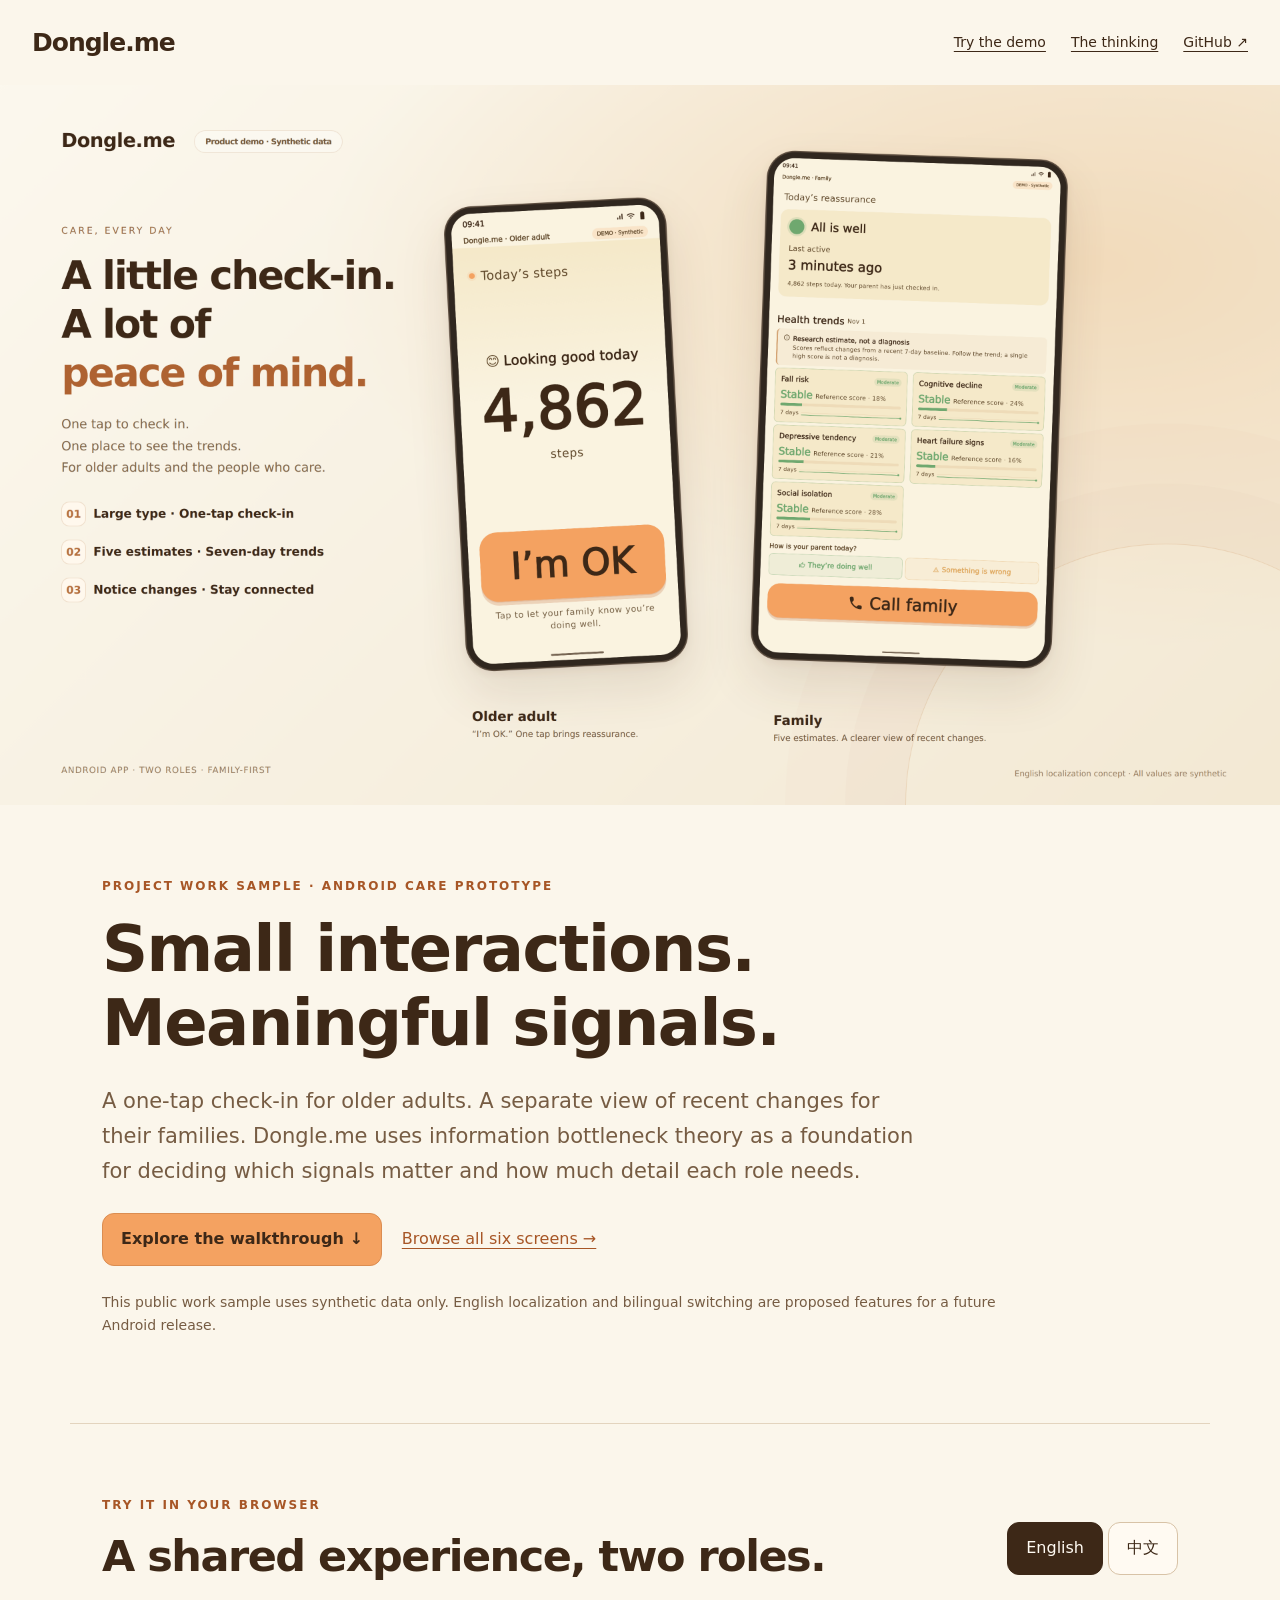
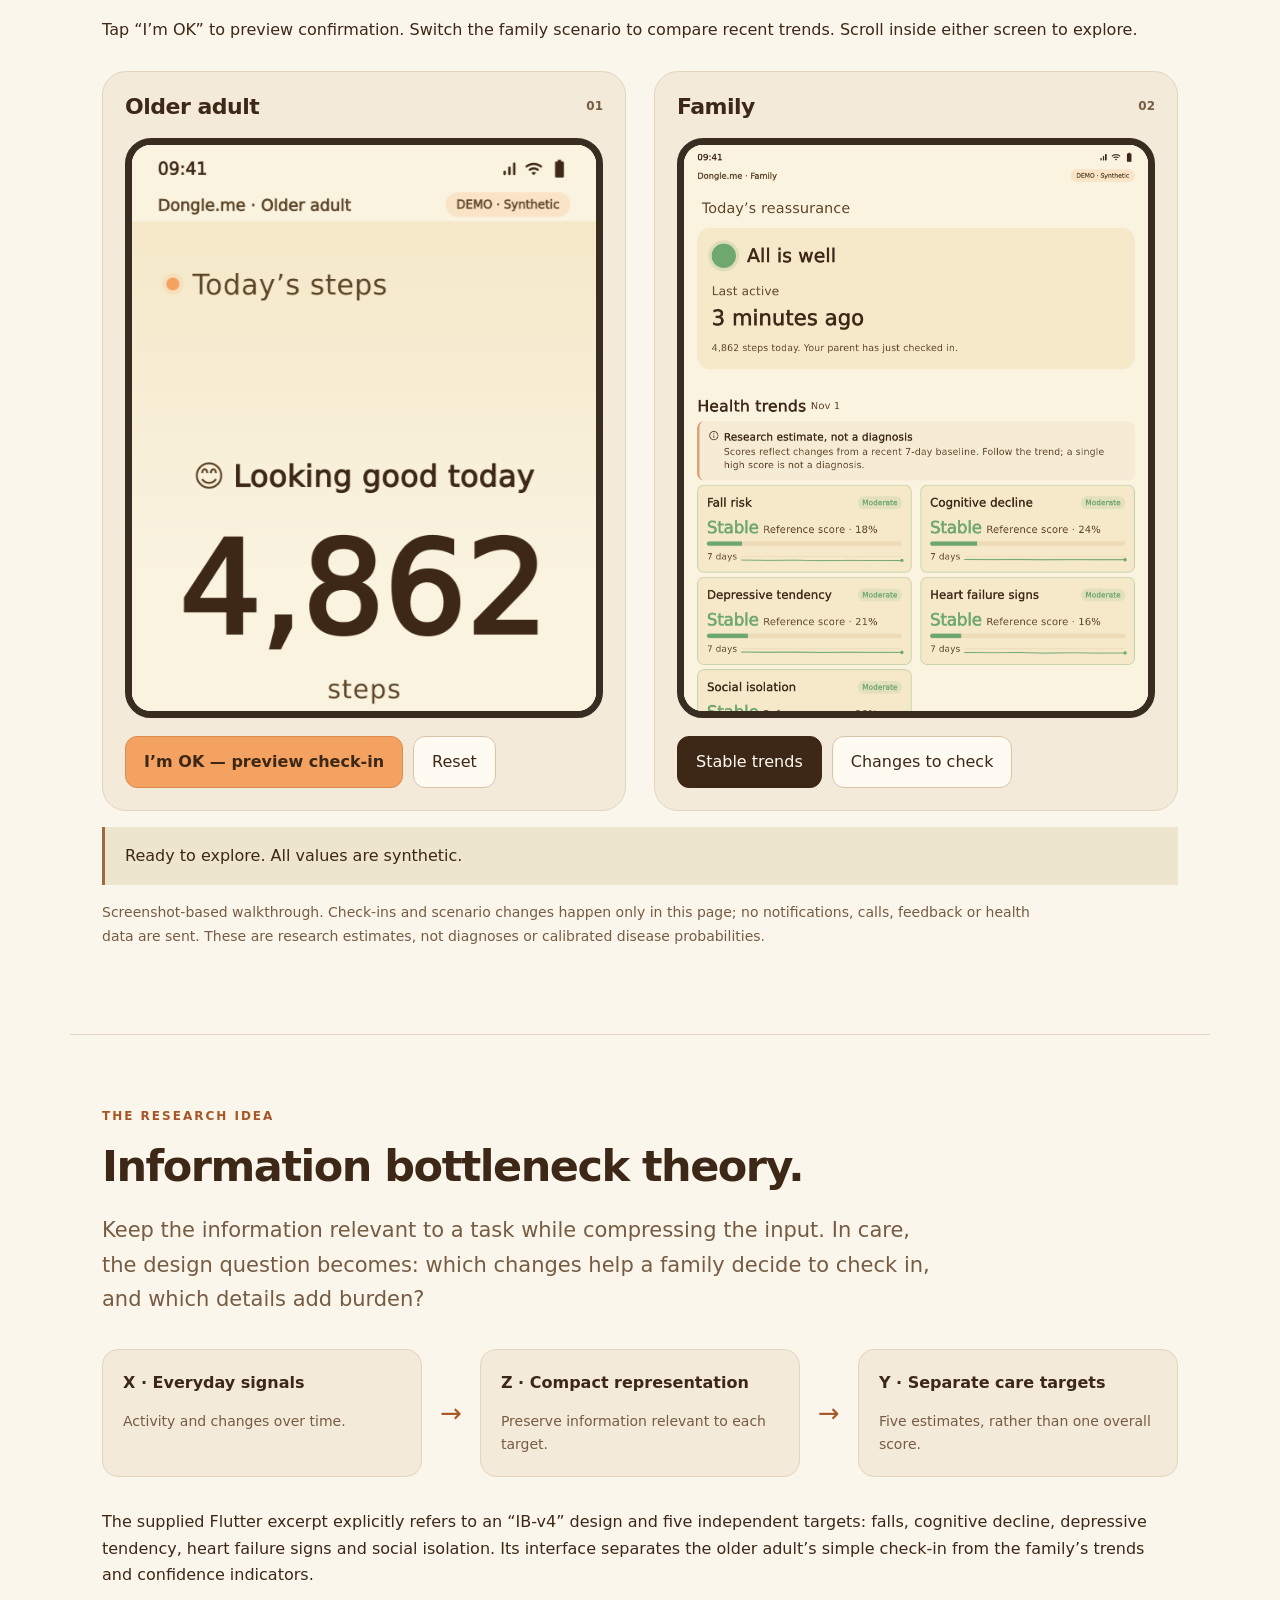
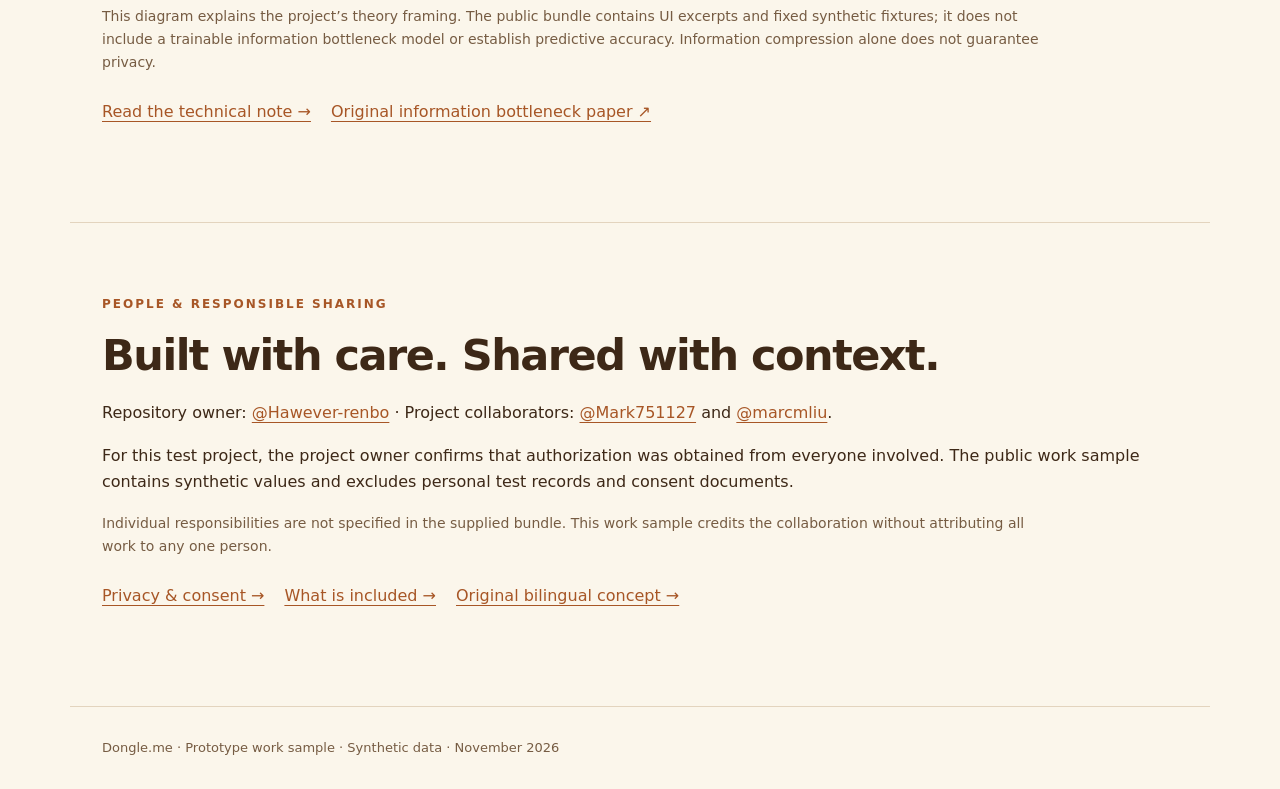
==== index.html @ 70bb1168 "Publish Dongle.me work sample with synthetic bilingual demo and IB design notes" ====
<!doctype html>
<html lang="en">
<head>
<meta charset="utf-8"><meta name="viewport" content="width=device-width,initial-scale=1">
<meta name="description" content="Dongle.me: a family care prototype informed by information bottleneck theory. Explore two roles using synthetic data.">
<meta property="og:title" content="Dongle.me — A little check-in. A lot of peace of mind.">
<meta property="og:description" content="A two-role care prototype · Information bottleneck theory · Synthetic-data interactive walkthrough">
<meta property="og:image" content="https://hawever-renbo.github.io/dongle-me-work-sample/assets/cover.png">
<title>Dongle.me · Project work sample</title>
<link rel="icon" href="data:,">
<link rel="stylesheet" href="style.css"><script src="demo.js" defer></script>
</head>
<body>
<header class="nav"><a class="brand" href="#">Dongle.me</a><nav aria-label="Main"><a href="#demo">Try the demo</a><a href="#theory">The thinking</a><a href="https://github.com/Hawever-renbo/dongle-me-work-sample">GitHub ↗</a></nav></header>
<main>
<section aria-label="Product overview"><img class="cover" src="assets/cover.png" alt="Dongle.me: A little check-in. A lot of peace of mind. Older adult and family interfaces side by side." width="2048" height="1152" fetchpriority="high"></section>
<section class="intro section"><p class="eyebrow">PROJECT WORK SAMPLE · ANDROID CARE PROTOTYPE</p><h1>Small interactions.<br>Meaningful signals.</h1><p class="lead">A one-tap check-in for older adults. A separate view of recent changes for their families. Dongle.me uses information bottleneck theory as a foundation for deciding which signals matter and how much detail each role needs.</p><div class="links"><a class="primary" href="#demo">Explore the walkthrough ↓</a><a href="assets/index.html">Browse all six screens →</a></div><p class="fine">This public work sample uses synthetic data only. English localization and bilingual switching are proposed features for a future Android release.</p></section>
<section id="demo" class="section demo"><div class="section-head"><div><p class="eyebrow">TRY IT IN YOUR BROWSER</p><h2>A shared experience, two roles.</h2></div><div class="switch" role="group" aria-label="Demo language"><button type="button" id="lang-en" aria-pressed="true">English</button><button type="button" id="lang-zh" aria-pressed="false" lang="zh-CN">中文</button></div></div>
<p id="instructions">Tap “I’m OK” to preview confirmation. Switch the family scenario to compare recent trends. Scroll inside either screen to explore.</p>
<div class="panels"><article class="panel"><div class="panel-top"><h3 id="elder-label">Older adult</h3><span class="tag">01</span></div><div class="screen"><img id="elder-screen" src="assets/01-elder-home.png" alt="Older adult home, English"></div><div class="controls"><button class="primary" type="button" id="check-in">I’m OK — preview check-in</button><button type="button" id="reset">Reset</button></div></article>
<article class="panel"><div class="panel-top"><h3 id="family-label">Family</h3><span class="tag">02</span></div><div class="screen"><img id="family-screen" src="assets/06-caregiver-foldable.png" alt="Family view, stable scenario, English"></div><div class="controls" role="group" aria-label="Family scenario"><button type="button" id="stable" aria-pressed="true">Stable trends</button><button type="button" id="watch" aria-pressed="false">Changes to check</button></div></article></div>
<p id="demo-status" class="status" role="status" aria-live="polite">Ready to explore. All values are synthetic.</p><p id="scope" class="fine">Screenshot-based walkthrough. Check-ins and scenario changes happen only in this page; no notifications, calls, feedback or health data are sent. These are research estimates, not diagnoses or calibrated disease probabilities.</p><noscript><p>Enable JavaScript for interactive controls, or <a href="assets/index.html">browse the static gallery</a>.</p></noscript></section>
<section id="theory" class="section"><p class="eyebrow">THE RESEARCH IDEA</p><h2>Information bottleneck theory.</h2><p class="lead">Keep the information relevant to a task while compressing the input. In care, the design question becomes: which changes help a family decide to check in, and which details add burden?</p><div class="flow" aria-label="Conceptual information flow"><div><b>X · Everyday signals</b><p>Activity and changes over time.</p></div><span aria-hidden="true">→</span><div><b>Z · Compact representation</b><p>Preserve information relevant to each target.</p></div><span aria-hidden="true">→</span><div><b>Y · Separate care targets</b><p>Five estimates, rather than one overall score.</p></div></div>
<p>The supplied Flutter excerpt explicitly refers to an “IB-v4” design and five independent targets: falls, cognitive decline, depressive tendency, heart failure signs and social isolation. Its interface separates the older adult’s simple check-in from the family’s trends and confidence indicators.</p><p class="fine">This diagram explains the project’s theory framing. The public bundle contains UI excerpts and fixed synthetic fixtures; it does not include a trainable information bottleneck model or establish predictive accuracy. Information compression alone does not guarantee privacy.</p><div class="links"><a href="https://github.com/Hawever-renbo/dongle-me-work-sample/blob/main/docs/INFORMATION_BOTTLENECK.md">Read the technical note →</a><a href="https://arxiv.org/abs/physics/0004057">Original information bottleneck paper ↗</a></div></section>
<section class="section"><p class="eyebrow">PEOPLE & RESPONSIBLE SHARING</p><h2>Built with care. Shared with context.</h2><p>Repository owner: <a href="https://github.com/Hawever-renbo">@Hawever-renbo</a> · Project collaborators: <a href="https://github.com/Mark751127">@Mark751127</a> and <a href="https://github.com/marcmliu">@marcmliu</a>.</p><p>For this test project, the project owner confirms that authorization was obtained from everyone involved. The public work sample contains synthetic values and excludes personal test records and consent documents.</p><p class="fine">Individual responsibilities are not specified in the supplied bundle. This work sample credits the collaboration without attributing all work to any one person.</p><div class="links"><a href="https://github.com/Hawever-renbo/dongle-me-work-sample/blob/main/docs/PRIVACY.md">Privacy & consent →</a><a href="https://github.com/Hawever-renbo/dongle-me-work-sample/blob/main/docs/STATUS.md">What is included →</a><a href="assets/bilingual-preview.html">Original bilingual concept →</a></div></section>
</main><footer>Dongle.me · Prototype work sample · Synthetic data · November 2026</footer>
</body></html>
---- style.css ----
:root{color-scheme:light;--ink:#3d2817;--muted:#765c43;--bg:#fbf6eb;--line:#e3d4be;--accent:#a75626}*{box-sizing:border-box}html{scroll-behavior:smooth;scroll-padding-top:24px}body{margin:0;background:var(--bg);color:var(--ink);font-family:system-ui,-apple-system,BlinkMacSystemFont,"Segoe UI",sans-serif;line-height:1.65}a{color:var(--accent);text-underline-offset:4px}button{font:inherit;cursor:pointer;color:var(--ink);background:#fffaf2;border:1px solid #d8c3a7;border-radius:12px;padding:12px 18px;min-height:48px}button:hover{background:#f4e4cc}button:focus-visible,a:focus-visible{outline:3px solid #9b4d20;outline-offset:5px}button[aria-pressed=true]{background:var(--ink);color:#fffaf2;border-color:var(--ink)}button:disabled{opacity:.6;cursor:wait}.nav{max-width:1360px;margin:auto;padding:22px 32px;display:flex;justify-content:space-between;align-items:center;gap:20px}.brand{font-size:25px;font-weight:800;letter-spacing:-1px;text-decoration:none;color:var(--ink)}nav{display:flex;gap:25px;flex-wrap:wrap}nav a{font-size:14px;color:var(--ink)}.cover{display:block;width:100%;height:auto;max-width:1920px;margin:auto}.section{max-width:1140px;margin:auto;padding:72px 32px;border-bottom:1px solid var(--line)}.eyebrow{color:var(--accent);font-size:12px;font-weight:700;letter-spacing:2px;margin:0 0 16px}h1,h2,h3{line-height:1.15;letter-spacing:-1.5px}h1{font-size:clamp(38px,5vw,64px);margin:0 0 24px}h2{font-size:clamp(30px,3.6vw,43px);margin:0 0 20px}h3{font-size:22px;letter-spacing:-.5px;margin:0}.lead{font-size:21px;max-width:830px;color:var(--muted)}.fine{font-size:14px;color:var(--muted);max-width:940px}.links{display:flex;flex-wrap:wrap;gap:20px;align-items:center;margin:25px 0}.primary{display:inline-block;background:#f4a261;color:var(--ink);border:1px solid #db8d51;border-radius:12px;padding:12px 18px;font-weight:700;text-decoration:none}.primary:hover{background:#f8b57e}.section-head{display:flex;justify-content:space-between;gap:24px;align-items:center}.switch{display:flex;gap:5px;flex-shrink:0}.panels{display:grid;grid-template-columns:1fr 1fr;gap:28px;margin-top:28px}.panel{min-width:0;background:#f3ead9;border:1px solid var(--line);border-radius:24px;padding:22px}.panel-top{display:flex;justify-content:space-between;align-items:center;margin-bottom:18px}.tag{font-size:12px;font-weight:700;color:var(--muted)}.screen{height:580px;overflow-y:auto;background:#faf3e0;border:7px solid #392c21;border-radius:26px;scrollbar-width:thin;overscroll-behavior:contain}.screen img{display:block;width:100%;height:auto}.controls{display:flex;flex-wrap:wrap;gap:10px;margin-top:18px}.status{background:#eee5ce;border-left:3px solid #9b6c3f;padding:16px 20px;min-height:58px}.flow{display:grid;grid-template-columns:1fr auto 1fr auto 1fr;gap:18px;align-items:center;margin:32px 0}.flow div{background:#f3ead9;border:1px solid var(--line);border-radius:16px;padding:20px;align-self:stretch}.flow p{font-size:14px;color:var(--muted);margin-bottom:0}.flow>span{font-size:26px;color:var(--accent)}footer{max-width:1140px;margin:auto;padding:30px 32px;font-size:13px;color:var(--muted)}@media(max-width:760px){.nav{padding:18px 20px;align-items:flex-start}.nav nav{gap:10px 16px;justify-content:flex-end}.section{padding:44px 20px}.lead{font-size:18px}.section-head{display:block}.switch{margin:20px 0}.panels{grid-template-columns:1fr}.screen{height:520px}.flow{grid-template-columns:1fr}.flow>span{transform:rotate(90deg);justify-self:center}.links{gap:16px}h1,h2{letter-spacing:-1px}}@media(prefers-reduced-motion:reduce){html{scroll-behavior:auto}}
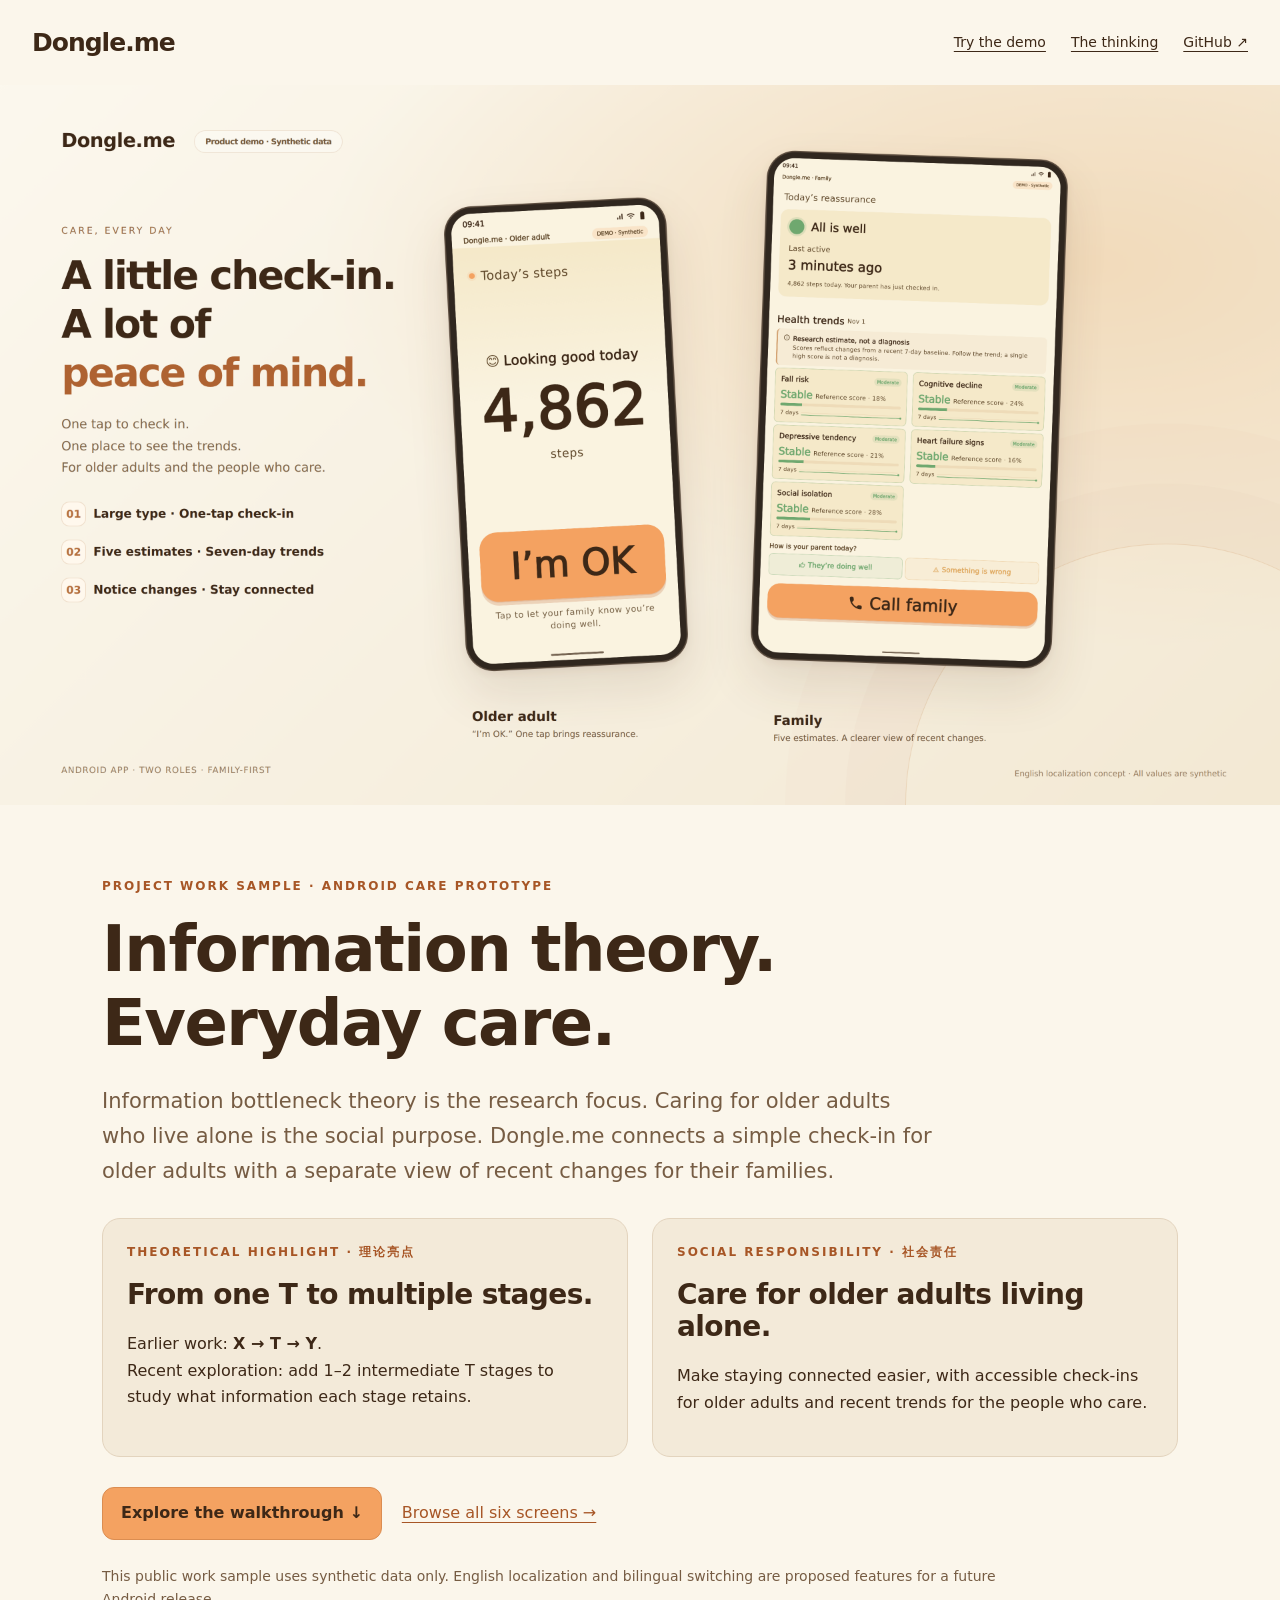
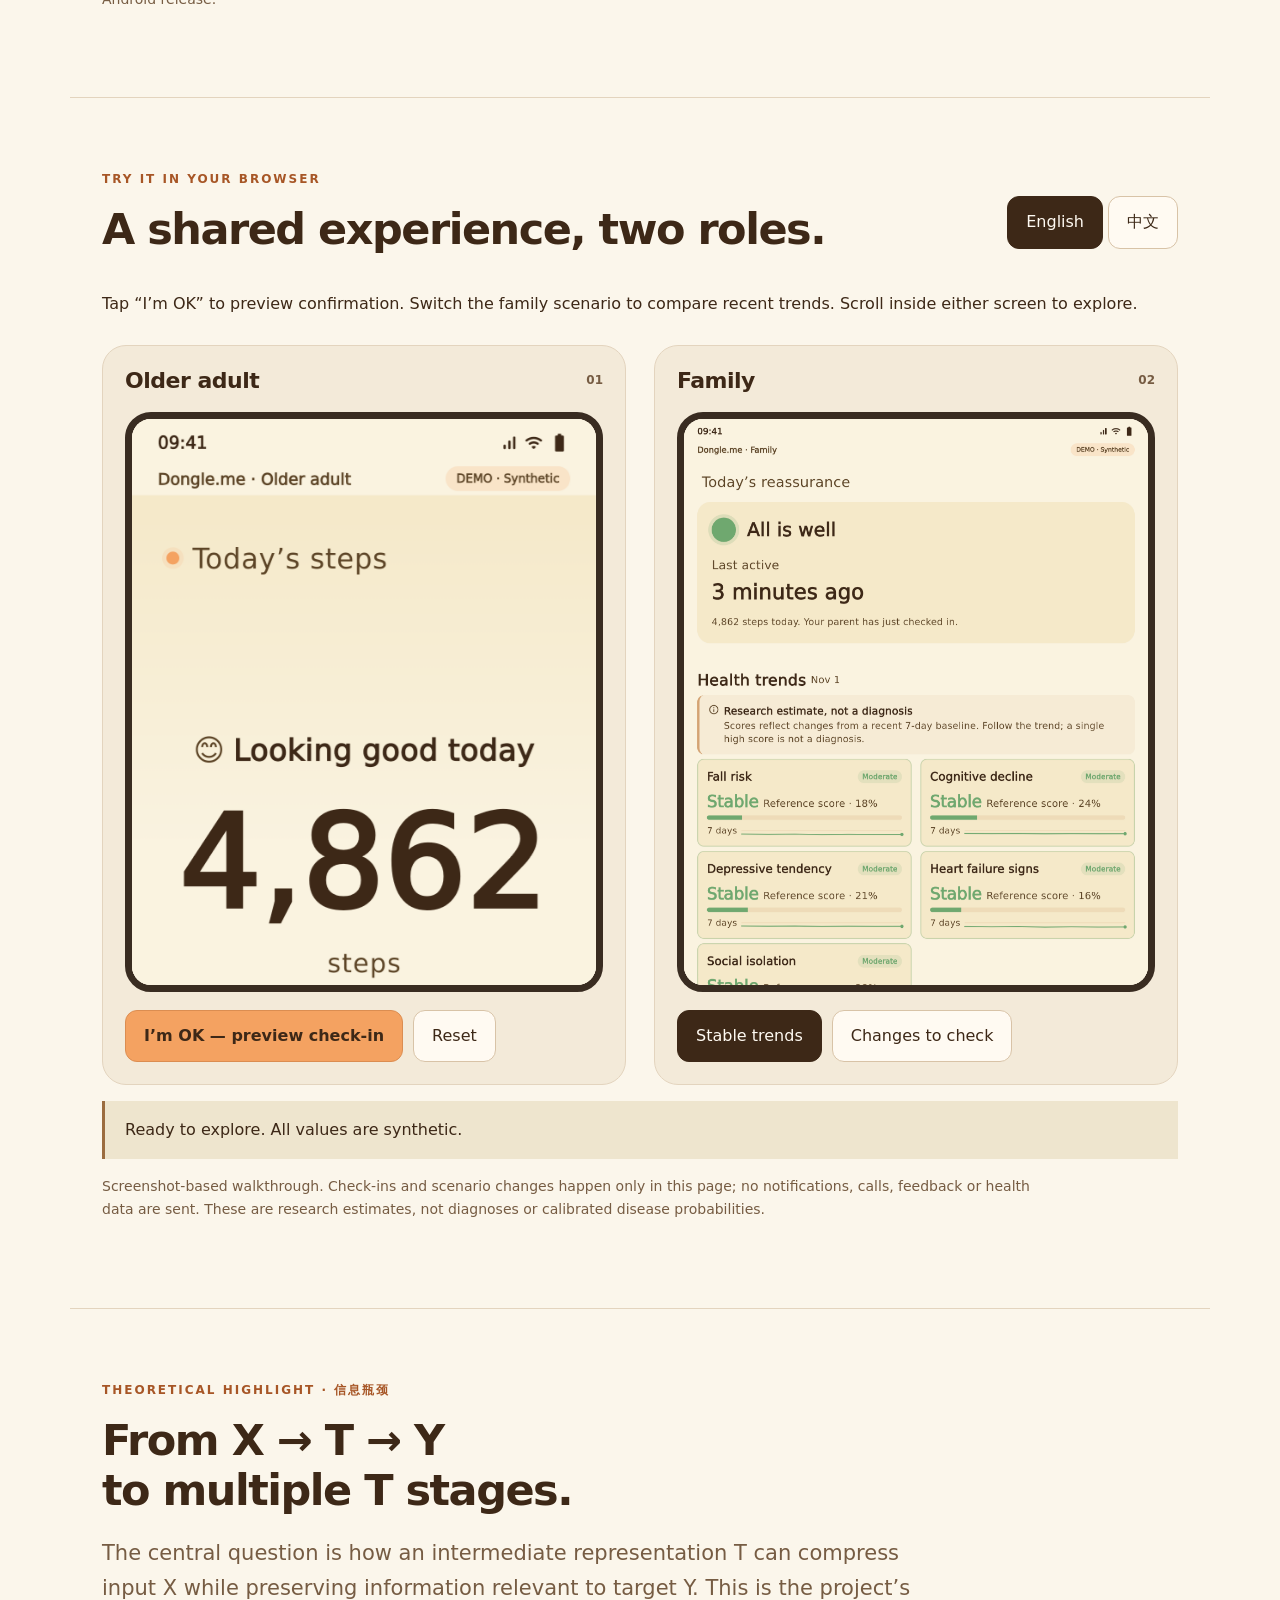
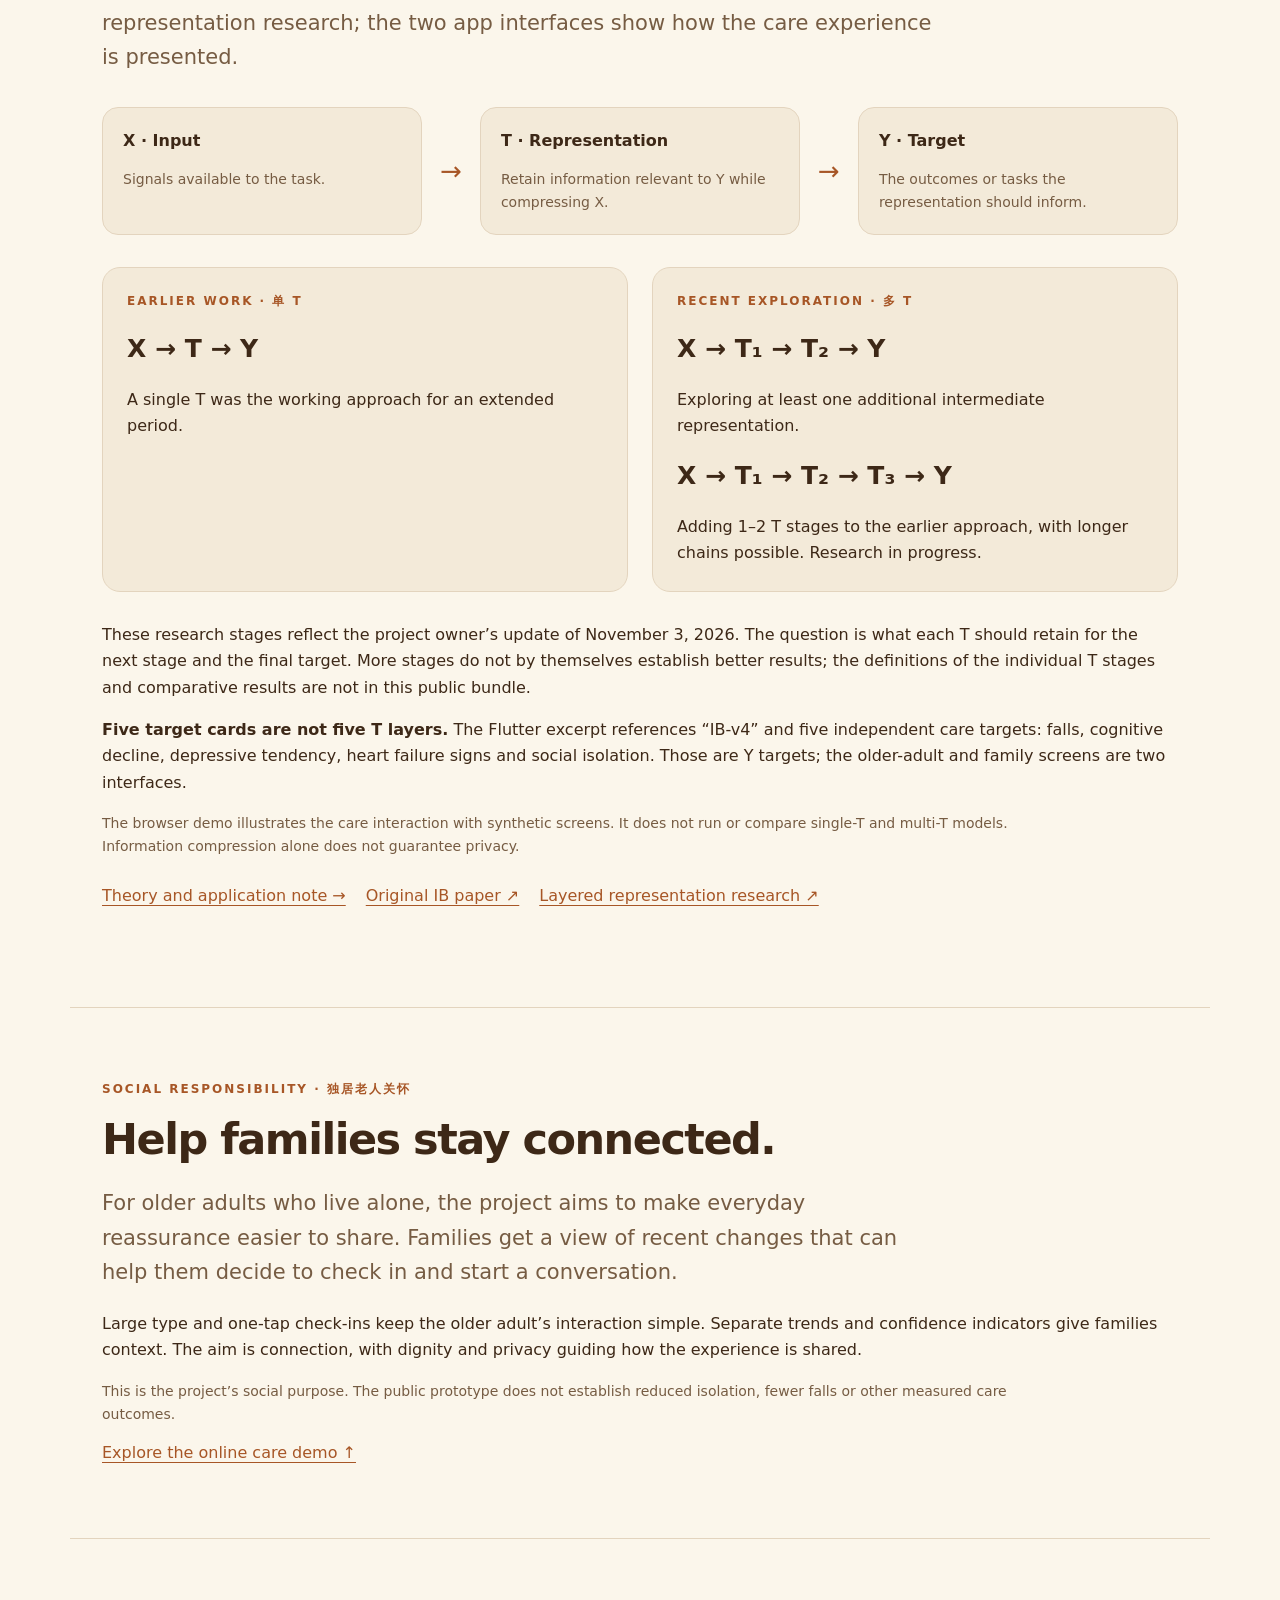
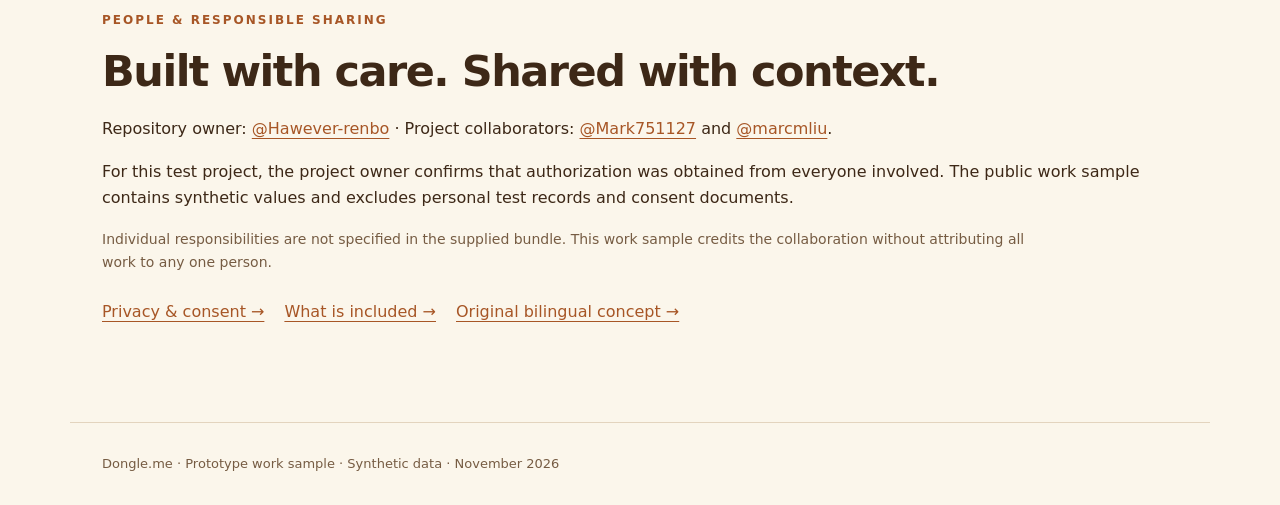
==== commit 35b59845: "Clarify single-to-multi-T IB research and care for older adults living alone" ====
--- a/index.html
+++ b/index.html
@@ -2,9 +2,9 @@
 <html lang="en">
 <head>
 <meta charset="utf-8"><meta name="viewport" content="width=device-width,initial-scale=1">
-<meta name="description" content="Dongle.me: a family care prototype informed by information bottleneck theory. Explore two roles using synthetic data.">
+<meta name="description" content="Dongle.me: information bottleneck research, from X–T–Y to multi-T exploration, applied to care for older adults living alone.">
 <meta property="og:title" content="Dongle.me — A little check-in. A lot of peace of mind.">
-<meta property="og:description" content="A two-role care prototype · Information bottleneck theory · Synthetic-data interactive walkthrough">
+<meta property="og:description" content="Information bottleneck research · Care for older adults living alone · Synthetic-data walkthrough">
 <meta property="og:image" content="https://hawever-renbo.github.io/dongle-me-work-sample/assets/cover.png">
 <title>Dongle.me · Project work sample</title>
 <link rel="icon" href="data:,">
@@ -14,14 +14,16 @@
 <header class="nav"><a class="brand" href="#">Dongle.me</a><nav aria-label="Main"><a href="#demo">Try the demo</a><a href="#theory">The thinking</a><a href="https://github.com/Hawever-renbo/dongle-me-work-sample">GitHub ↗</a></nav></header>
 <main>
 <section aria-label="Product overview"><img class="cover" src="assets/cover.png" alt="Dongle.me: A little check-in. A lot of peace of mind. Older adult and family interfaces side by side." width="2048" height="1152" fetchpriority="high"></section>
-<section class="intro section"><p class="eyebrow">PROJECT WORK SAMPLE · ANDROID CARE PROTOTYPE</p><h1>Small interactions.<br>Meaningful signals.</h1><p class="lead">A one-tap check-in for older adults. A separate view of recent changes for their families. Dongle.me uses information bottleneck theory as a foundation for deciding which signals matter and how much detail each role needs.</p><div class="links"><a class="primary" href="#demo">Explore the walkthrough ↓</a><a href="assets/index.html">Browse all six screens →</a></div><p class="fine">This public work sample uses synthetic data only. English localization and bilingual switching are proposed features for a future Android release.</p></section>
+<section class="intro section"><p class="eyebrow">PROJECT WORK SAMPLE · ANDROID CARE PROTOTYPE</p><h1>Information theory.<br>Everyday care.</h1><p class="lead">Information bottleneck theory is the research focus. Caring for older adults who live alone is the social purpose. Dongle.me connects a simple check-in for older adults with a separate view of recent changes for their families.</p><div class="pillars"><article><p class="eyebrow">THEORETICAL HIGHLIGHT · 理论亮点</p><h2>From one T to multiple stages.</h2><p>Earlier work: <strong>X → T → Y</strong>.<br>Recent exploration: add 1–2 intermediate T stages to study what information each stage retains.</p></article><article><p class="eyebrow">SOCIAL RESPONSIBILITY · 社会责任</p><h2>Care for older adults living alone.</h2><p>Make staying connected easier, with accessible check-ins for older adults and recent trends for the people who care.</p></article></div><div class="links"><a class="primary" href="#demo">Explore the walkthrough ↓</a><a href="assets/index.html">Browse all six screens →</a></div><p class="fine">This public work sample uses synthetic data only. English localization and bilingual switching are proposed features for a future Android release.</p></section>
 <section id="demo" class="section demo"><div class="section-head"><div><p class="eyebrow">TRY IT IN YOUR BROWSER</p><h2>A shared experience, two roles.</h2></div><div class="switch" role="group" aria-label="Demo language"><button type="button" id="lang-en" aria-pressed="true">English</button><button type="button" id="lang-zh" aria-pressed="false" lang="zh-CN">中文</button></div></div>
 <p id="instructions">Tap “I’m OK” to preview confirmation. Switch the family scenario to compare recent trends. Scroll inside either screen to explore.</p>
 <div class="panels"><article class="panel"><div class="panel-top"><h3 id="elder-label">Older adult</h3><span class="tag">01</span></div><div class="screen"><img id="elder-screen" src="assets/01-elder-home.png" alt="Older adult home, English"></div><div class="controls"><button class="primary" type="button" id="check-in">I’m OK — preview check-in</button><button type="button" id="reset">Reset</button></div></article>
 <article class="panel"><div class="panel-top"><h3 id="family-label">Family</h3><span class="tag">02</span></div><div class="screen"><img id="family-screen" src="assets/06-caregiver-foldable.png" alt="Family view, stable scenario, English"></div><div class="controls" role="group" aria-label="Family scenario"><button type="button" id="stable" aria-pressed="true">Stable trends</button><button type="button" id="watch" aria-pressed="false">Changes to check</button></div></article></div>
 <p id="demo-status" class="status" role="status" aria-live="polite">Ready to explore. All values are synthetic.</p><p id="scope" class="fine">Screenshot-based walkthrough. Check-ins and scenario changes happen only in this page; no notifications, calls, feedback or health data are sent. These are research estimates, not diagnoses or calibrated disease probabilities.</p><noscript><p>Enable JavaScript for interactive controls, or <a href="assets/index.html">browse the static gallery</a>.</p></noscript></section>
-<section id="theory" class="section"><p class="eyebrow">THE RESEARCH IDEA</p><h2>Information bottleneck theory.</h2><p class="lead">Keep the information relevant to a task while compressing the input. In care, the design question becomes: which changes help a family decide to check in, and which details add burden?</p><div class="flow" aria-label="Conceptual information flow"><div><b>X · Everyday signals</b><p>Activity and changes over time.</p></div><span aria-hidden="true">→</span><div><b>Z · Compact representation</b><p>Preserve information relevant to each target.</p></div><span aria-hidden="true">→</span><div><b>Y · Separate care targets</b><p>Five estimates, rather than one overall score.</p></div></div>
-<p>The supplied Flutter excerpt explicitly refers to an “IB-v4” design and five independent targets: falls, cognitive decline, depressive tendency, heart failure signs and social isolation. Its interface separates the older adult’s simple check-in from the family’s trends and confidence indicators.</p><p class="fine">This diagram explains the project’s theory framing. The public bundle contains UI excerpts and fixed synthetic fixtures; it does not include a trainable information bottleneck model or establish predictive accuracy. Information compression alone does not guarantee privacy.</p><div class="links"><a href="https://github.com/Hawever-renbo/dongle-me-work-sample/blob/main/docs/INFORMATION_BOTTLENECK.md">Read the technical note →</a><a href="https://arxiv.org/abs/physics/0004057">Original information bottleneck paper ↗</a></div></section>
+<section id="theory" class="section"><p class="eyebrow">THEORETICAL HIGHLIGHT · 信息瓶颈</p><h2>From X → T → Y<br>to multiple T stages.</h2><p class="lead">The central question is how an intermediate representation T can compress input X while preserving information relevant to target Y. This is the project’s representation research; the two app interfaces show how the care experience is presented.</p><div class="flow" aria-label="Single intermediate representation: X to T to Y"><div><b>X · Input</b><p>Signals available to the task.</p></div><span aria-hidden="true">→</span><div><b>T · Representation</b><p>Retain information relevant to Y while compressing X.</p></div><span aria-hidden="true">→</span><div><b>Y · Target</b><p>The outcomes or tasks the representation should inform.</p></div></div>
+<div class="research-stages"><article><p class="eyebrow">EARLIER WORK · 单 T</p><h3>X → T → Y</h3><p>A single T was the working approach for an extended period.</p></article><article><p class="eyebrow">RECENT EXPLORATION · 多 T</p><h3>X → T₁ → T₂ → Y</h3><p>Exploring at least one additional intermediate representation.</p><h3>X → T₁ → T₂ → T₃ → Y</h3><p>Adding 1–2 T stages to the earlier approach, with longer chains possible. Research in progress.</p></article></div>
+<p>These research stages reflect the project owner’s update of November 3, 2026. The question is what each T should retain for the next stage and the final target. More stages do not by themselves establish better results; the definitions of the individual T stages and comparative results are not in this public bundle.</p><p><strong>Five target cards are not five T layers.</strong> The Flutter excerpt references “IB-v4” and five independent care targets: falls, cognitive decline, depressive tendency, heart failure signs and social isolation. Those are Y targets; the older-adult and family screens are two interfaces.</p><p class="fine">The browser demo illustrates the care interaction with synthetic screens. It does not run or compare single-T and multi-T models. Information compression alone does not guarantee privacy.</p><div class="links"><a href="https://github.com/Hawever-renbo/dongle-me-work-sample/blob/main/docs/INFORMATION_BOTTLENECK.md">Theory and application note →</a><a href="https://arxiv.org/abs/physics/0004057">Original IB paper ↗</a><a href="https://arxiv.org/abs/1503.02406">Layered representation research ↗</a></div></section>
+<section id="care" class="section"><p class="eyebrow">SOCIAL RESPONSIBILITY · 独居老人关怀</p><h2>Help families stay connected.</h2><p class="lead">For older adults who live alone, the project aims to make everyday reassurance easier to share. Families get a view of recent changes that can help them decide to check in and start a conversation.</p><p>Large type and one-tap check-ins keep the older adult’s interaction simple. Separate trends and confidence indicators give families context. The aim is connection, with dignity and privacy guiding how the experience is shared.</p><p class="fine">This is the project’s social purpose. The public prototype does not establish reduced isolation, fewer falls or other measured care outcomes.</p><a href="#demo">Explore the online care demo ↑</a></section>
 <section class="section"><p class="eyebrow">PEOPLE & RESPONSIBLE SHARING</p><h2>Built with care. Shared with context.</h2><p>Repository owner: <a href="https://github.com/Hawever-renbo">@Hawever-renbo</a> · Project collaborators: <a href="https://github.com/Mark751127">@Mark751127</a> and <a href="https://github.com/marcmliu">@marcmliu</a>.</p><p>For this test project, the project owner confirms that authorization was obtained from everyone involved. The public work sample contains synthetic values and excludes personal test records and consent documents.</p><p class="fine">Individual responsibilities are not specified in the supplied bundle. This work sample credits the collaboration without attributing all work to any one person.</p><div class="links"><a href="https://github.com/Hawever-renbo/dongle-me-work-sample/blob/main/docs/PRIVACY.md">Privacy & consent →</a><a href="https://github.com/Hawever-renbo/dongle-me-work-sample/blob/main/docs/STATUS.md">What is included →</a><a href="assets/bilingual-preview.html">Original bilingual concept →</a></div></section>
 </main><footer>Dongle.me · Prototype work sample · Synthetic data · November 2026</footer>
 </body></html>
--- a/style.css
+++ b/style.css
@@ -1 +1,3 @@
 :root{color-scheme:light;--ink:#3d2817;--muted:#765c43;--bg:#fbf6eb;--line:#e3d4be;--accent:#a75626}*{box-sizing:border-box}html{scroll-behavior:smooth;scroll-padding-top:24px}body{margin:0;background:var(--bg);color:var(--ink);font-family:system-ui,-apple-system,BlinkMacSystemFont,"Segoe UI",sans-serif;line-height:1.65}a{color:var(--accent);text-underline-offset:4px}button{font:inherit;cursor:pointer;color:var(--ink);background:#fffaf2;border:1px solid #d8c3a7;border-radius:12px;padding:12px 18px;min-height:48px}button:hover{background:#f4e4cc}button:focus-visible,a:focus-visible{outline:3px solid #9b4d20;outline-offset:5px}button[aria-pressed=true]{background:var(--ink);color:#fffaf2;border-color:var(--ink)}button:disabled{opacity:.6;cursor:wait}.nav{max-width:1360px;margin:auto;padding:22px 32px;display:flex;justify-content:space-between;align-items:center;gap:20px}.brand{font-size:25px;font-weight:800;letter-spacing:-1px;text-decoration:none;color:var(--ink)}nav{display:flex;gap:25px;flex-wrap:wrap}nav a{font-size:14px;color:var(--ink)}.cover{display:block;width:100%;height:auto;max-width:1920px;margin:auto}.section{max-width:1140px;margin:auto;padding:72px 32px;border-bottom:1px solid var(--line)}.eyebrow{color:var(--accent);font-size:12px;font-weight:700;letter-spacing:2px;margin:0 0 16px}h1,h2,h3{line-height:1.15;letter-spacing:-1.5px}h1{font-size:clamp(38px,5vw,64px);margin:0 0 24px}h2{font-size:clamp(30px,3.6vw,43px);margin:0 0 20px}h3{font-size:22px;letter-spacing:-.5px;margin:0}.lead{font-size:21px;max-width:830px;color:var(--muted)}.fine{font-size:14px;color:var(--muted);max-width:940px}.links{display:flex;flex-wrap:wrap;gap:20px;align-items:center;margin:25px 0}.primary{display:inline-block;background:#f4a261;color:var(--ink);border:1px solid #db8d51;border-radius:12px;padding:12px 18px;font-weight:700;text-decoration:none}.primary:hover{background:#f8b57e}.section-head{display:flex;justify-content:space-between;gap:24px;align-items:center}.switch{display:flex;gap:5px;flex-shrink:0}.panels{display:grid;grid-template-columns:1fr 1fr;gap:28px;margin-top:28px}.panel{min-width:0;background:#f3ead9;border:1px solid var(--line);border-radius:24px;padding:22px}.panel-top{display:flex;justify-content:space-between;align-items:center;margin-bottom:18px}.tag{font-size:12px;font-weight:700;color:var(--muted)}.screen{height:580px;overflow-y:auto;background:#faf3e0;border:7px solid #392c21;border-radius:26px;scrollbar-width:thin;overscroll-behavior:contain}.screen img{display:block;width:100%;height:auto}.controls{display:flex;flex-wrap:wrap;gap:10px;margin-top:18px}.status{background:#eee5ce;border-left:3px solid #9b6c3f;padding:16px 20px;min-height:58px}.flow{display:grid;grid-template-columns:1fr auto 1fr auto 1fr;gap:18px;align-items:center;margin:32px 0}.flow div{background:#f3ead9;border:1px solid var(--line);border-radius:16px;padding:20px;align-self:stretch}.flow p{font-size:14px;color:var(--muted);margin-bottom:0}.flow>span{font-size:26px;color:var(--accent)}footer{max-width:1140px;margin:auto;padding:30px 32px;font-size:13px;color:var(--muted)}@media(max-width:760px){.nav{padding:18px 20px;align-items:flex-start}.nav nav{gap:10px 16px;justify-content:flex-end}.section{padding:44px 20px}.lead{font-size:18px}.section-head{display:block}.switch{margin:20px 0}.panels{grid-template-columns:1fr}.screen{height:520px}.flow{grid-template-columns:1fr}.flow>span{transform:rotate(90deg);justify-self:center}.links{gap:16px}h1,h2{letter-spacing:-1px}}@media(prefers-reduced-motion:reduce){html{scroll-behavior:auto}}
+
+.pillars,.research-stages{display:grid;grid-template-columns:1fr 1fr;gap:24px;margin:30px 0}.pillars article,.research-stages article{min-width:0;border:1px solid var(--line);border-radius:18px;padding:24px;background:#f3ead9}.pillars h2{font-size:28px;letter-spacing:-.6px}.research-stages h3{font-size:clamp(18px,2.1vw,25px);letter-spacing:0;line-height:1.7;overflow-wrap:anywhere}.research-stages p:last-child{margin-bottom:0}@media(max-width:760px){.pillars,.research-stages{grid-template-columns:1fr}.pillars article,.research-stages article{padding:20px}}
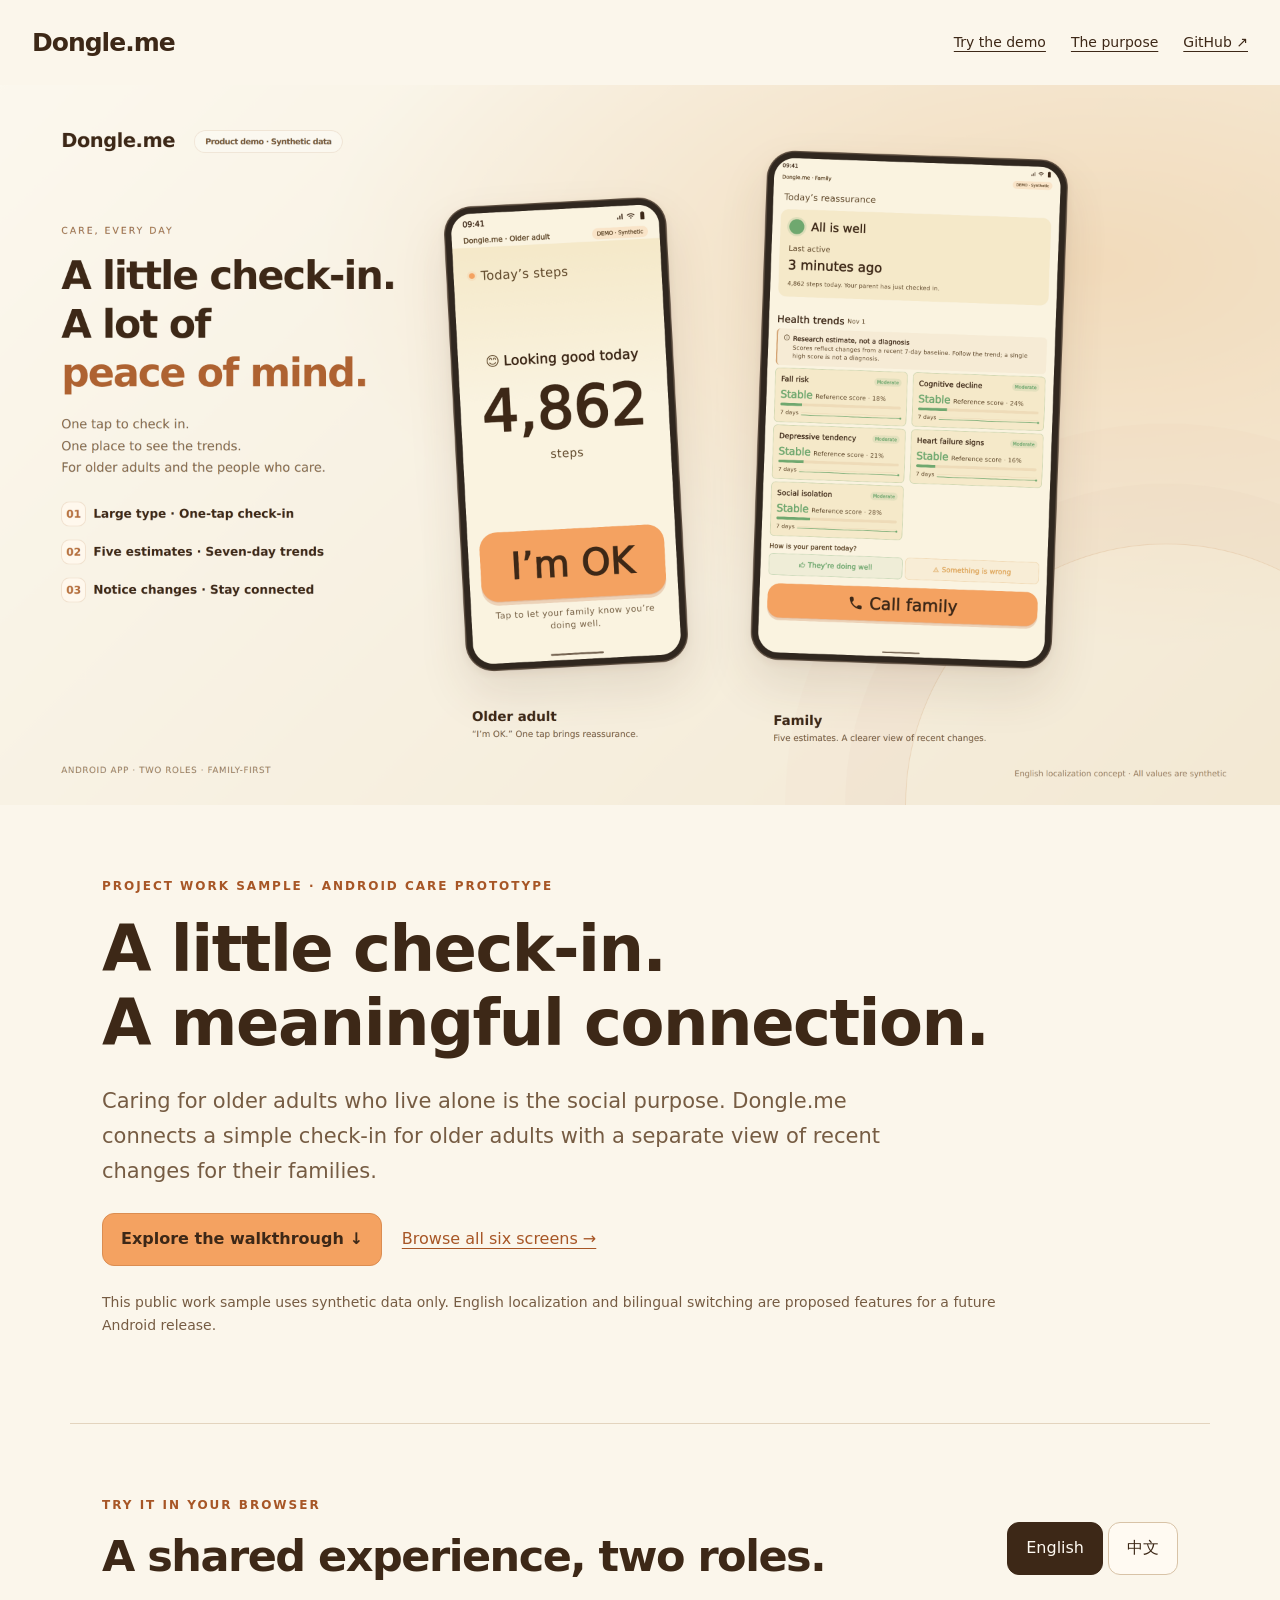
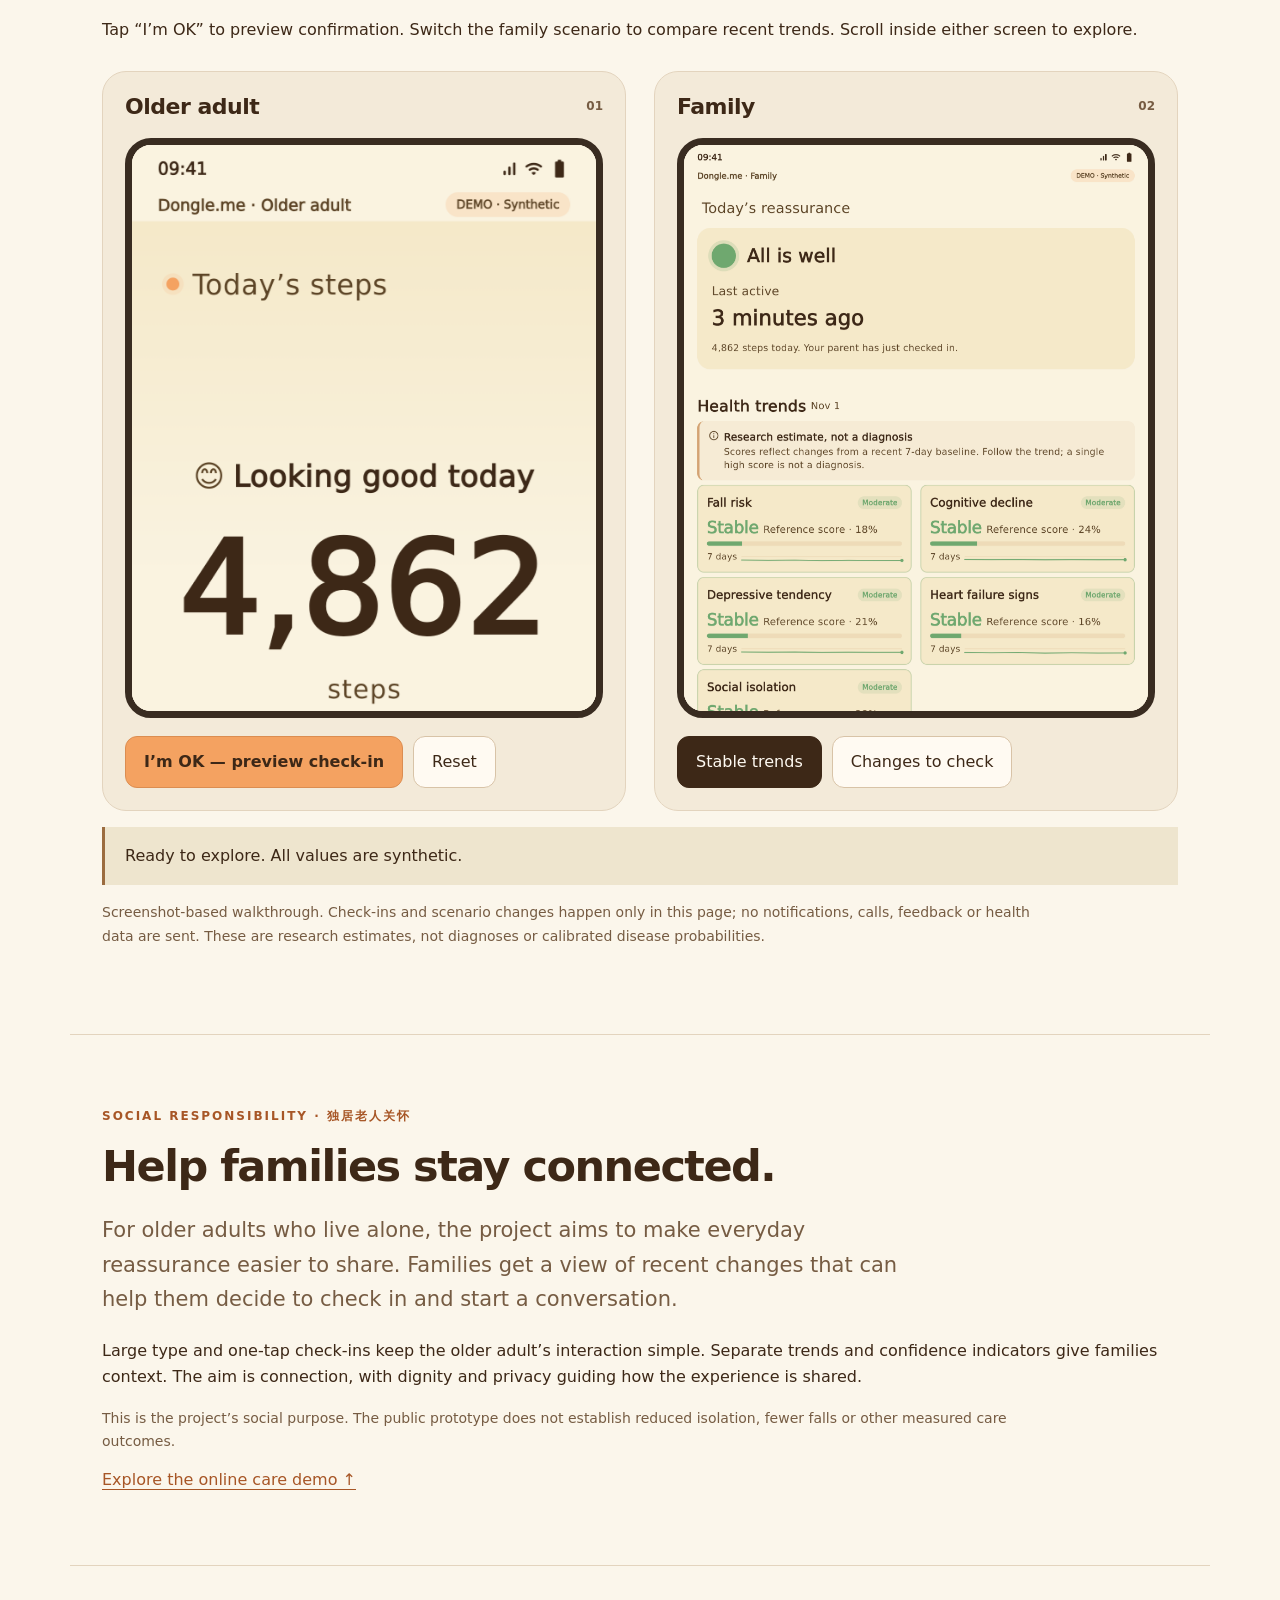
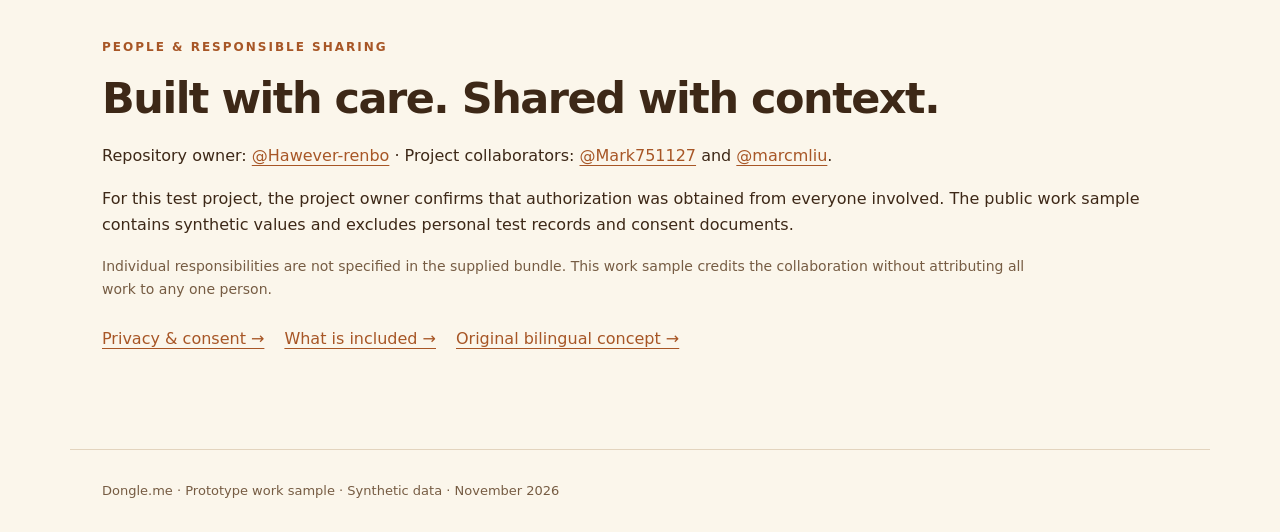
==== commit d8ec786f: "Limit showcase to original bundle; remove added theory interpretation" ====
--- a/index.html
+++ b/index.html
@@ -2,27 +2,24 @@
 <html lang="en">
 <head>
 <meta charset="utf-8"><meta name="viewport" content="width=device-width,initial-scale=1">
-<meta name="description" content="Dongle.me: information bottleneck research, from X–T–Y to multi-T exploration, applied to care for older adults living alone.">
+<meta name="description" content="Dongle.me: a care prototype for older adults living alone, with accessible check-ins and a synthetic bilingual walkthrough.">
 <meta property="og:title" content="Dongle.me — A little check-in. A lot of peace of mind.">
-<meta property="og:description" content="Information bottleneck research · Care for older adults living alone · Synthetic-data walkthrough">
+<meta property="og:description" content="Care for older adults living alone · Two roles · Synthetic-data walkthrough">
 <meta property="og:image" content="https://hawever-renbo.github.io/dongle-me-work-sample/assets/cover.png">
 <title>Dongle.me · Project work sample</title>
 <link rel="icon" href="data:,">
 <link rel="stylesheet" href="style.css"><script src="demo.js" defer></script>
 </head>
 <body>
-<header class="nav"><a class="brand" href="#">Dongle.me</a><nav aria-label="Main"><a href="#demo">Try the demo</a><a href="#theory">The thinking</a><a href="https://github.com/Hawever-renbo/dongle-me-work-sample">GitHub ↗</a></nav></header>
+<header class="nav"><a class="brand" href="#">Dongle.me</a><nav aria-label="Main"><a href="#demo">Try the demo</a><a href="#care">The purpose</a><a href="https://github.com/Hawever-renbo/dongle-me-work-sample">GitHub ↗</a></nav></header>
 <main>
 <section aria-label="Product overview"><img class="cover" src="assets/cover.png" alt="Dongle.me: A little check-in. A lot of peace of mind. Older adult and family interfaces side by side." width="2048" height="1152" fetchpriority="high"></section>
-<section class="intro section"><p class="eyebrow">PROJECT WORK SAMPLE · ANDROID CARE PROTOTYPE</p><h1>Information theory.<br>Everyday care.</h1><p class="lead">Information bottleneck theory is the research focus. Caring for older adults who live alone is the social purpose. Dongle.me connects a simple check-in for older adults with a separate view of recent changes for their families.</p><div class="pillars"><article><p class="eyebrow">THEORETICAL HIGHLIGHT · 理论亮点</p><h2>From one T to multiple stages.</h2><p>Earlier work: <strong>X → T → Y</strong>.<br>Recent exploration: add 1–2 intermediate T stages to study what information each stage retains.</p></article><article><p class="eyebrow">SOCIAL RESPONSIBILITY · 社会责任</p><h2>Care for older adults living alone.</h2><p>Make staying connected easier, with accessible check-ins for older adults and recent trends for the people who care.</p></article></div><div class="links"><a class="primary" href="#demo">Explore the walkthrough ↓</a><a href="assets/index.html">Browse all six screens →</a></div><p class="fine">This public work sample uses synthetic data only. English localization and bilingual switching are proposed features for a future Android release.</p></section>
+<section class="intro section"><p class="eyebrow">PROJECT WORK SAMPLE · ANDROID CARE PROTOTYPE</p><h1>A little check-in.<br>A meaningful connection.</h1><p class="lead">Caring for older adults who live alone is the social purpose. Dongle.me connects a simple check-in for older adults with a separate view of recent changes for their families.</p><div class="links"><a class="primary" href="#demo">Explore the walkthrough ↓</a><a href="assets/index.html">Browse all six screens →</a></div><p class="fine">This public work sample uses synthetic data only. English localization and bilingual switching are proposed features for a future Android release.</p></section>
 <section id="demo" class="section demo"><div class="section-head"><div><p class="eyebrow">TRY IT IN YOUR BROWSER</p><h2>A shared experience, two roles.</h2></div><div class="switch" role="group" aria-label="Demo language"><button type="button" id="lang-en" aria-pressed="true">English</button><button type="button" id="lang-zh" aria-pressed="false" lang="zh-CN">中文</button></div></div>
 <p id="instructions">Tap “I’m OK” to preview confirmation. Switch the family scenario to compare recent trends. Scroll inside either screen to explore.</p>
 <div class="panels"><article class="panel"><div class="panel-top"><h3 id="elder-label">Older adult</h3><span class="tag">01</span></div><div class="screen"><img id="elder-screen" src="assets/01-elder-home.png" alt="Older adult home, English"></div><div class="controls"><button class="primary" type="button" id="check-in">I’m OK — preview check-in</button><button type="button" id="reset">Reset</button></div></article>
 <article class="panel"><div class="panel-top"><h3 id="family-label">Family</h3><span class="tag">02</span></div><div class="screen"><img id="family-screen" src="assets/06-caregiver-foldable.png" alt="Family view, stable scenario, English"></div><div class="controls" role="group" aria-label="Family scenario"><button type="button" id="stable" aria-pressed="true">Stable trends</button><button type="button" id="watch" aria-pressed="false">Changes to check</button></div></article></div>
 <p id="demo-status" class="status" role="status" aria-live="polite">Ready to explore. All values are synthetic.</p><p id="scope" class="fine">Screenshot-based walkthrough. Check-ins and scenario changes happen only in this page; no notifications, calls, feedback or health data are sent. These are research estimates, not diagnoses or calibrated disease probabilities.</p><noscript><p>Enable JavaScript for interactive controls, or <a href="assets/index.html">browse the static gallery</a>.</p></noscript></section>
-<section id="theory" class="section"><p class="eyebrow">THEORETICAL HIGHLIGHT · 信息瓶颈</p><h2>From X → T → Y<br>to multiple T stages.</h2><p class="lead">The central question is how an intermediate representation T can compress input X while preserving information relevant to target Y. This is the project’s representation research; the two app interfaces show how the care experience is presented.</p><div class="flow" aria-label="Single intermediate representation: X to T to Y"><div><b>X · Input</b><p>Signals available to the task.</p></div><span aria-hidden="true">→</span><div><b>T · Representation</b><p>Retain information relevant to Y while compressing X.</p></div><span aria-hidden="true">→</span><div><b>Y · Target</b><p>The outcomes or tasks the representation should inform.</p></div></div>
-<div class="research-stages"><article><p class="eyebrow">EARLIER WORK · 单 T</p><h3>X → T → Y</h3><p>A single T was the working approach for an extended period.</p></article><article><p class="eyebrow">RECENT EXPLORATION · 多 T</p><h3>X → T₁ → T₂ → Y</h3><p>Exploring at least one additional intermediate representation.</p><h3>X → T₁ → T₂ → T₃ → Y</h3><p>Adding 1–2 T stages to the earlier approach, with longer chains possible. Research in progress.</p></article></div>
-<p>These research stages reflect the project owner’s update of November 3, 2026. The question is what each T should retain for the next stage and the final target. More stages do not by themselves establish better results; the definitions of the individual T stages and comparative results are not in this public bundle.</p><p><strong>Five target cards are not five T layers.</strong> The Flutter excerpt references “IB-v4” and five independent care targets: falls, cognitive decline, depressive tendency, heart failure signs and social isolation. Those are Y targets; the older-adult and family screens are two interfaces.</p><p class="fine">The browser demo illustrates the care interaction with synthetic screens. It does not run or compare single-T and multi-T models. Information compression alone does not guarantee privacy.</p><div class="links"><a href="https://github.com/Hawever-renbo/dongle-me-work-sample/blob/main/docs/INFORMATION_BOTTLENECK.md">Theory and application note →</a><a href="https://arxiv.org/abs/physics/0004057">Original IB paper ↗</a><a href="https://arxiv.org/abs/1503.02406">Layered representation research ↗</a></div></section>
 <section id="care" class="section"><p class="eyebrow">SOCIAL RESPONSIBILITY · 独居老人关怀</p><h2>Help families stay connected.</h2><p class="lead">For older adults who live alone, the project aims to make everyday reassurance easier to share. Families get a view of recent changes that can help them decide to check in and start a conversation.</p><p>Large type and one-tap check-ins keep the older adult’s interaction simple. Separate trends and confidence indicators give families context. The aim is connection, with dignity and privacy guiding how the experience is shared.</p><p class="fine">This is the project’s social purpose. The public prototype does not establish reduced isolation, fewer falls or other measured care outcomes.</p><a href="#demo">Explore the online care demo ↑</a></section>
 <section class="section"><p class="eyebrow">PEOPLE & RESPONSIBLE SHARING</p><h2>Built with care. Shared with context.</h2><p>Repository owner: <a href="https://github.com/Hawever-renbo">@Hawever-renbo</a> · Project collaborators: <a href="https://github.com/Mark751127">@Mark751127</a> and <a href="https://github.com/marcmliu">@marcmliu</a>.</p><p>For this test project, the project owner confirms that authorization was obtained from everyone involved. The public work sample contains synthetic values and excludes personal test records and consent documents.</p><p class="fine">Individual responsibilities are not specified in the supplied bundle. This work sample credits the collaboration without attributing all work to any one person.</p><div class="links"><a href="https://github.com/Hawever-renbo/dongle-me-work-sample/blob/main/docs/PRIVACY.md">Privacy & consent →</a><a href="https://github.com/Hawever-renbo/dongle-me-work-sample/blob/main/docs/STATUS.md">What is included →</a><a href="assets/bilingual-preview.html">Original bilingual concept →</a></div></section>
 </main><footer>Dongle.me · Prototype work sample · Synthetic data · November 2026</footer>
--- a/style.css
+++ b/style.css
@@ -1,3 +1 @@
 :root{color-scheme:light;--ink:#3d2817;--muted:#765c43;--bg:#fbf6eb;--line:#e3d4be;--accent:#a75626}*{box-sizing:border-box}html{scroll-behavior:smooth;scroll-padding-top:24px}body{margin:0;background:var(--bg);color:var(--ink);font-family:system-ui,-apple-system,BlinkMacSystemFont,"Segoe UI",sans-serif;line-height:1.65}a{color:var(--accent);text-underline-offset:4px}button{font:inherit;cursor:pointer;color:var(--ink);background:#fffaf2;border:1px solid #d8c3a7;border-radius:12px;padding:12px 18px;min-height:48px}button:hover{background:#f4e4cc}button:focus-visible,a:focus-visible{outline:3px solid #9b4d20;outline-offset:5px}button[aria-pressed=true]{background:var(--ink);color:#fffaf2;border-color:var(--ink)}button:disabled{opacity:.6;cursor:wait}.nav{max-width:1360px;margin:auto;padding:22px 32px;display:flex;justify-content:space-between;align-items:center;gap:20px}.brand{font-size:25px;font-weight:800;letter-spacing:-1px;text-decoration:none;color:var(--ink)}nav{display:flex;gap:25px;flex-wrap:wrap}nav a{font-size:14px;color:var(--ink)}.cover{display:block;width:100%;height:auto;max-width:1920px;margin:auto}.section{max-width:1140px;margin:auto;padding:72px 32px;border-bottom:1px solid var(--line)}.eyebrow{color:var(--accent);font-size:12px;font-weight:700;letter-spacing:2px;margin:0 0 16px}h1,h2,h3{line-height:1.15;letter-spacing:-1.5px}h1{font-size:clamp(38px,5vw,64px);margin:0 0 24px}h2{font-size:clamp(30px,3.6vw,43px);margin:0 0 20px}h3{font-size:22px;letter-spacing:-.5px;margin:0}.lead{font-size:21px;max-width:830px;color:var(--muted)}.fine{font-size:14px;color:var(--muted);max-width:940px}.links{display:flex;flex-wrap:wrap;gap:20px;align-items:center;margin:25px 0}.primary{display:inline-block;background:#f4a261;color:var(--ink);border:1px solid #db8d51;border-radius:12px;padding:12px 18px;font-weight:700;text-decoration:none}.primary:hover{background:#f8b57e}.section-head{display:flex;justify-content:space-between;gap:24px;align-items:center}.switch{display:flex;gap:5px;flex-shrink:0}.panels{display:grid;grid-template-columns:1fr 1fr;gap:28px;margin-top:28px}.panel{min-width:0;background:#f3ead9;border:1px solid var(--line);border-radius:24px;padding:22px}.panel-top{display:flex;justify-content:space-between;align-items:center;margin-bottom:18px}.tag{font-size:12px;font-weight:700;color:var(--muted)}.screen{height:580px;overflow-y:auto;background:#faf3e0;border:7px solid #392c21;border-radius:26px;scrollbar-width:thin;overscroll-behavior:contain}.screen img{display:block;width:100%;height:auto}.controls{display:flex;flex-wrap:wrap;gap:10px;margin-top:18px}.status{background:#eee5ce;border-left:3px solid #9b6c3f;padding:16px 20px;min-height:58px}.flow{display:grid;grid-template-columns:1fr auto 1fr auto 1fr;gap:18px;align-items:center;margin:32px 0}.flow div{background:#f3ead9;border:1px solid var(--line);border-radius:16px;padding:20px;align-self:stretch}.flow p{font-size:14px;color:var(--muted);margin-bottom:0}.flow>span{font-size:26px;color:var(--accent)}footer{max-width:1140px;margin:auto;padding:30px 32px;font-size:13px;color:var(--muted)}@media(max-width:760px){.nav{padding:18px 20px;align-items:flex-start}.nav nav{gap:10px 16px;justify-content:flex-end}.section{padding:44px 20px}.lead{font-size:18px}.section-head{display:block}.switch{margin:20px 0}.panels{grid-template-columns:1fr}.screen{height:520px}.flow{grid-template-columns:1fr}.flow>span{transform:rotate(90deg);justify-self:center}.links{gap:16px}h1,h2{letter-spacing:-1px}}@media(prefers-reduced-motion:reduce){html{scroll-behavior:auto}}
-
-.pillars,.research-stages{display:grid;grid-template-columns:1fr 1fr;gap:24px;margin:30px 0}.pillars article,.research-stages article{min-width:0;border:1px solid var(--line);border-radius:18px;padding:24px;background:#f3ead9}.pillars h2{font-size:28px;letter-spacing:-.6px}.research-stages h3{font-size:clamp(18px,2.1vw,25px);letter-spacing:0;line-height:1.7;overflow-wrap:anywhere}.research-stages p:last-child{margin-bottom:0}@media(max-width:760px){.pillars,.research-stages{grid-template-columns:1fr}.pillars article,.research-stages article{padding:20px}}
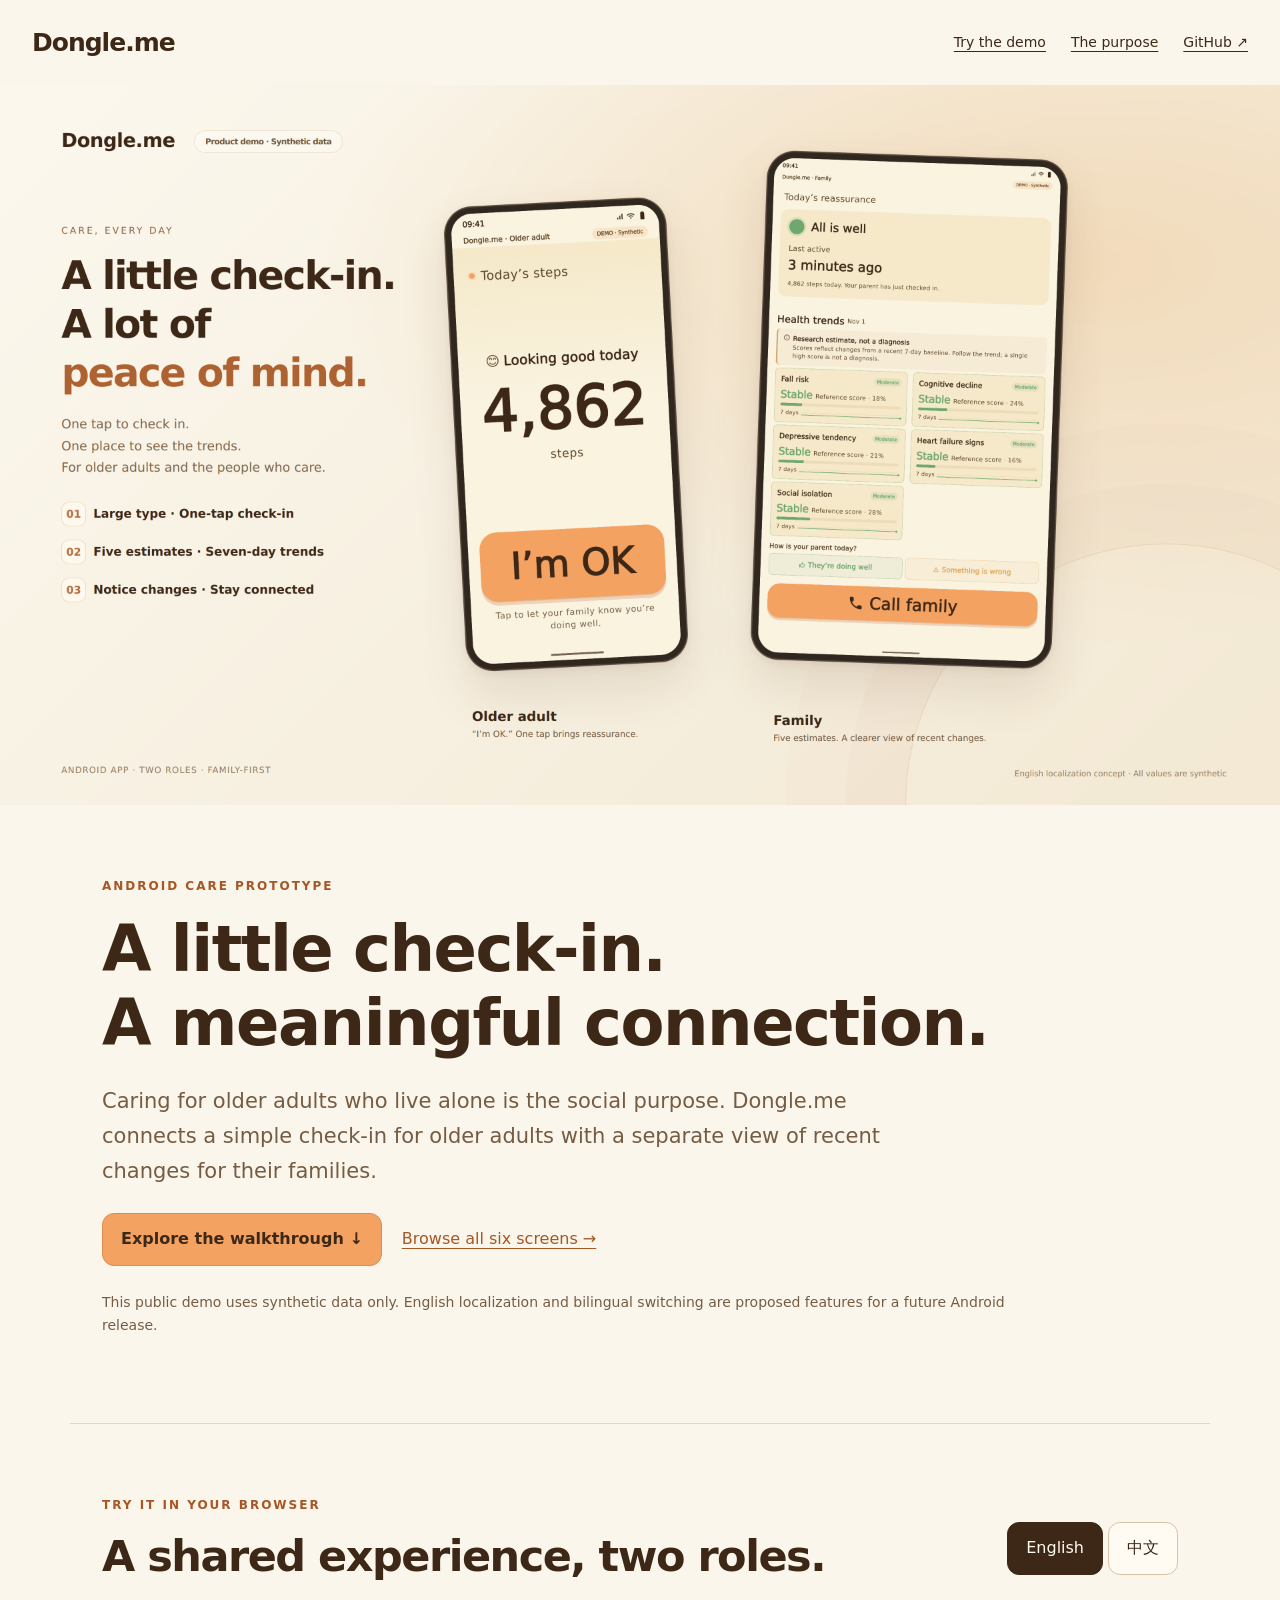
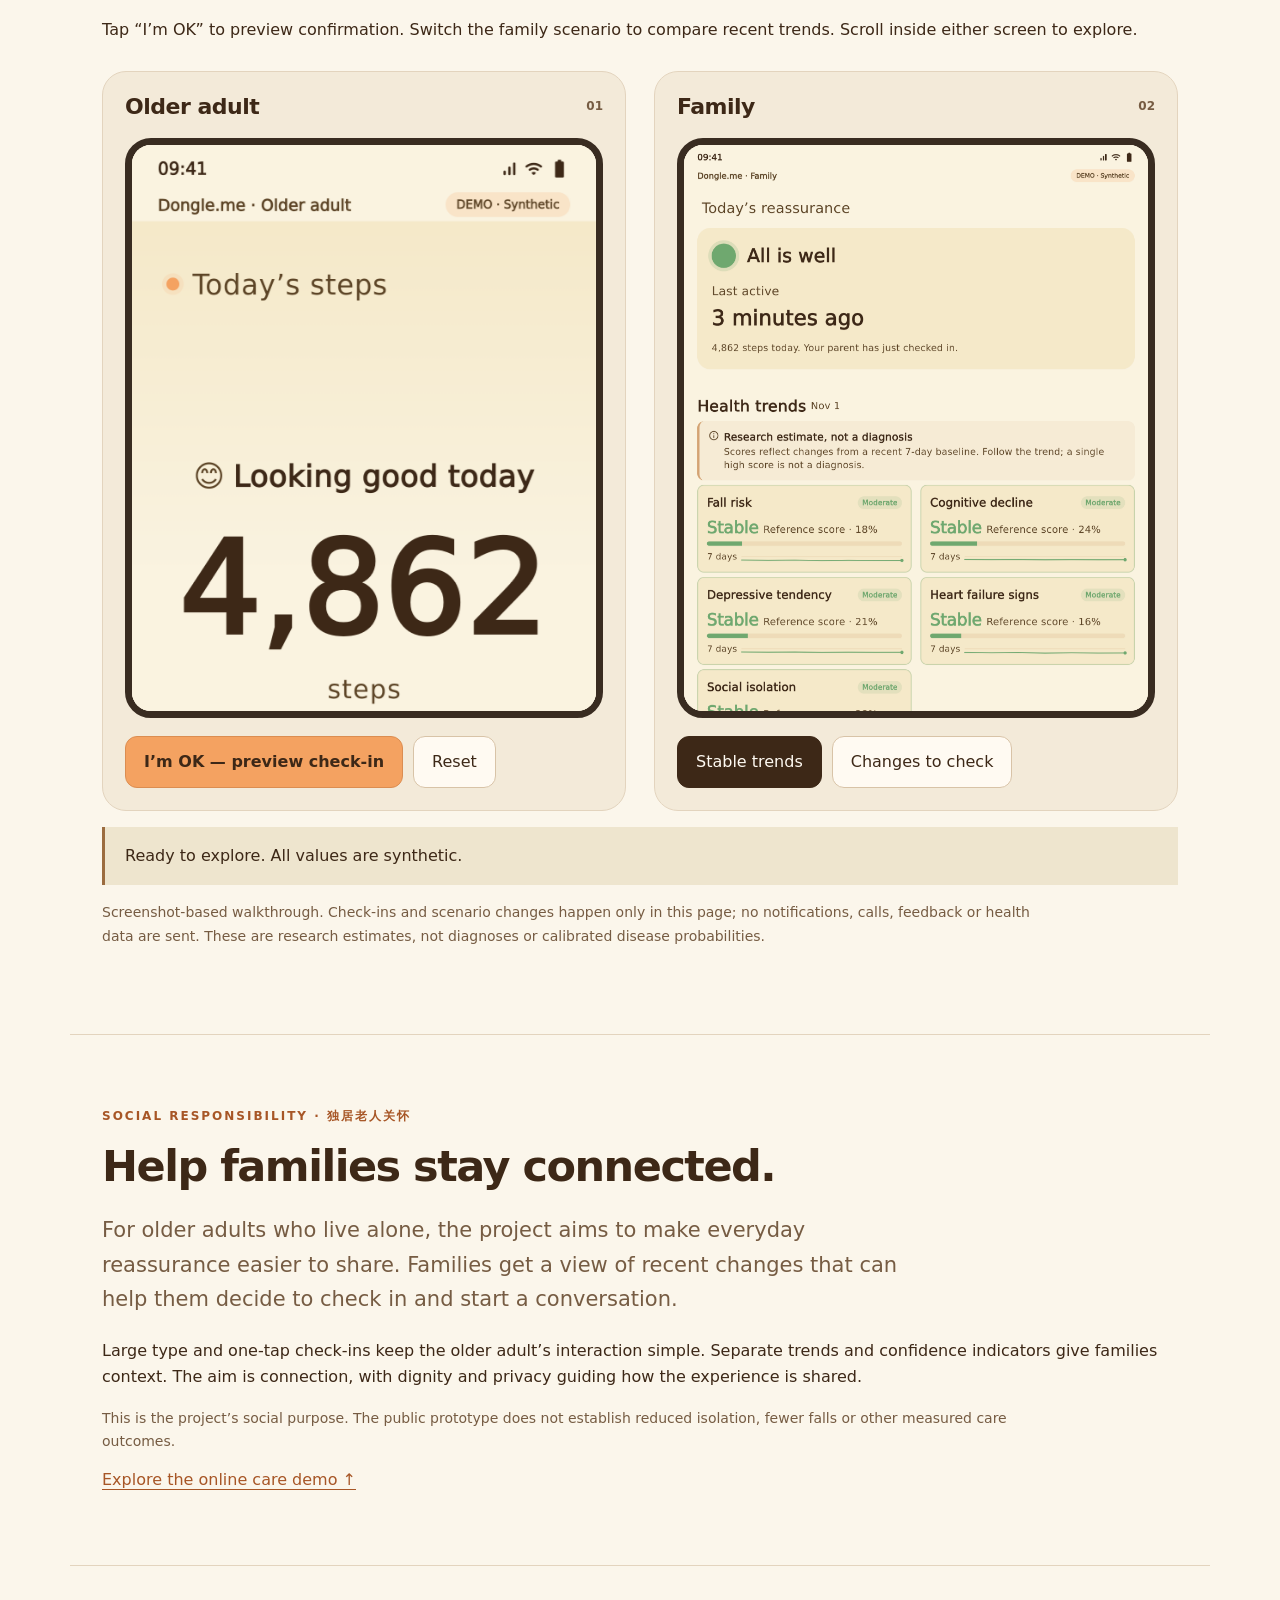
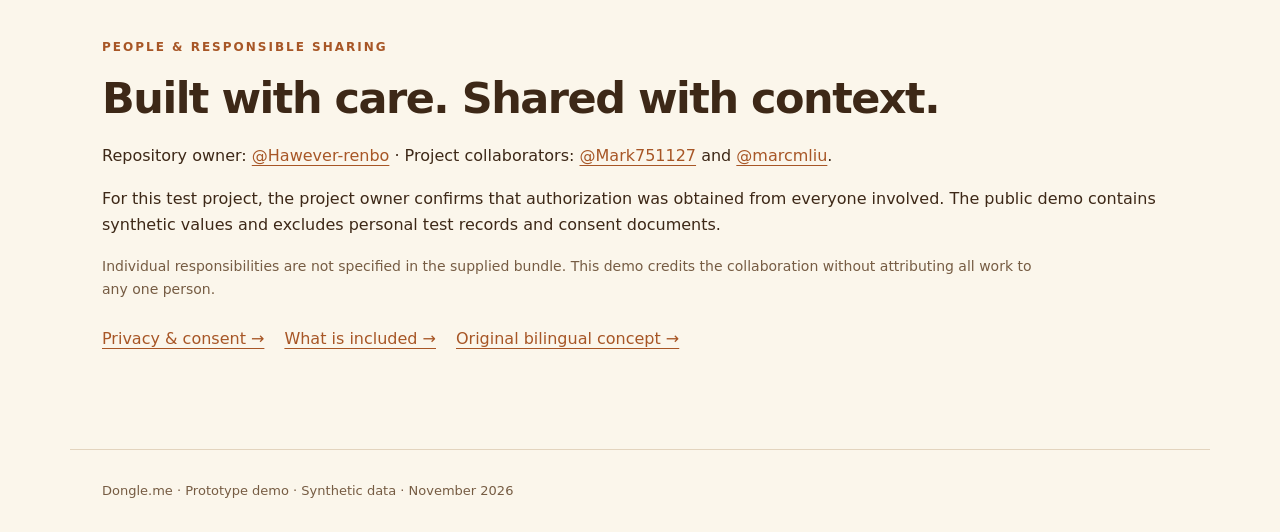
==== commit 6d5fe2ed: "Update project links and page title for dongle-me repository" ====
--- a/index.html
+++ b/index.html
@@ -5,22 +5,22 @@
 <meta name="description" content="Dongle.me: a care prototype for older adults living alone, with accessible check-ins and a synthetic bilingual walkthrough.">
 <meta property="og:title" content="Dongle.me — A little check-in. A lot of peace of mind.">
 <meta property="og:description" content="Care for older adults living alone · Two roles · Synthetic-data walkthrough">
-<meta property="og:image" content="https://hawever-renbo.github.io/dongle-me-work-sample/assets/cover.png">
-<title>Dongle.me · Project work sample</title>
+<meta property="og:image" content="https://hawever-renbo.github.io/dongle-me/assets/cover.png">
+<title>Dongle.me · Care prototype</title>
 <link rel="icon" href="data:,">
 <link rel="stylesheet" href="style.css"><script src="demo.js" defer></script>
 </head>
 <body>
-<header class="nav"><a class="brand" href="#">Dongle.me</a><nav aria-label="Main"><a href="#demo">Try the demo</a><a href="#care">The purpose</a><a href="https://github.com/Hawever-renbo/dongle-me-work-sample">GitHub ↗</a></nav></header>
+<header class="nav"><a class="brand" href="#">Dongle.me</a><nav aria-label="Main"><a href="#demo">Try the demo</a><a href="#care">The purpose</a><a href="https://github.com/Hawever-renbo/dongle-me">GitHub ↗</a></nav></header>
 <main>
 <section aria-label="Product overview"><img class="cover" src="assets/cover.png" alt="Dongle.me: A little check-in. A lot of peace of mind. Older adult and family interfaces side by side." width="2048" height="1152" fetchpriority="high"></section>
-<section class="intro section"><p class="eyebrow">PROJECT WORK SAMPLE · ANDROID CARE PROTOTYPE</p><h1>A little check-in.<br>A meaningful connection.</h1><p class="lead">Caring for older adults who live alone is the social purpose. Dongle.me connects a simple check-in for older adults with a separate view of recent changes for their families.</p><div class="links"><a class="primary" href="#demo">Explore the walkthrough ↓</a><a href="assets/index.html">Browse all six screens →</a></div><p class="fine">This public work sample uses synthetic data only. English localization and bilingual switching are proposed features for a future Android release.</p></section>
+<section class="intro section"><p class="eyebrow">ANDROID CARE PROTOTYPE</p><h1>A little check-in.<br>A meaningful connection.</h1><p class="lead">Caring for older adults who live alone is the social purpose. Dongle.me connects a simple check-in for older adults with a separate view of recent changes for their families.</p><div class="links"><a class="primary" href="#demo">Explore the walkthrough ↓</a><a href="assets/index.html">Browse all six screens →</a></div><p class="fine">This public demo uses synthetic data only. English localization and bilingual switching are proposed features for a future Android release.</p></section>
 <section id="demo" class="section demo"><div class="section-head"><div><p class="eyebrow">TRY IT IN YOUR BROWSER</p><h2>A shared experience, two roles.</h2></div><div class="switch" role="group" aria-label="Demo language"><button type="button" id="lang-en" aria-pressed="true">English</button><button type="button" id="lang-zh" aria-pressed="false" lang="zh-CN">中文</button></div></div>
 <p id="instructions">Tap “I’m OK” to preview confirmation. Switch the family scenario to compare recent trends. Scroll inside either screen to explore.</p>
 <div class="panels"><article class="panel"><div class="panel-top"><h3 id="elder-label">Older adult</h3><span class="tag">01</span></div><div class="screen"><img id="elder-screen" src="assets/01-elder-home.png" alt="Older adult home, English"></div><div class="controls"><button class="primary" type="button" id="check-in">I’m OK — preview check-in</button><button type="button" id="reset">Reset</button></div></article>
 <article class="panel"><div class="panel-top"><h3 id="family-label">Family</h3><span class="tag">02</span></div><div class="screen"><img id="family-screen" src="assets/06-caregiver-foldable.png" alt="Family view, stable scenario, English"></div><div class="controls" role="group" aria-label="Family scenario"><button type="button" id="stable" aria-pressed="true">Stable trends</button><button type="button" id="watch" aria-pressed="false">Changes to check</button></div></article></div>
 <p id="demo-status" class="status" role="status" aria-live="polite">Ready to explore. All values are synthetic.</p><p id="scope" class="fine">Screenshot-based walkthrough. Check-ins and scenario changes happen only in this page; no notifications, calls, feedback or health data are sent. These are research estimates, not diagnoses or calibrated disease probabilities.</p><noscript><p>Enable JavaScript for interactive controls, or <a href="assets/index.html">browse the static gallery</a>.</p></noscript></section>
 <section id="care" class="section"><p class="eyebrow">SOCIAL RESPONSIBILITY · 独居老人关怀</p><h2>Help families stay connected.</h2><p class="lead">For older adults who live alone, the project aims to make everyday reassurance easier to share. Families get a view of recent changes that can help them decide to check in and start a conversation.</p><p>Large type and one-tap check-ins keep the older adult’s interaction simple. Separate trends and confidence indicators give families context. The aim is connection, with dignity and privacy guiding how the experience is shared.</p><p class="fine">This is the project’s social purpose. The public prototype does not establish reduced isolation, fewer falls or other measured care outcomes.</p><a href="#demo">Explore the online care demo ↑</a></section>
-<section class="section"><p class="eyebrow">PEOPLE & RESPONSIBLE SHARING</p><h2>Built with care. Shared with context.</h2><p>Repository owner: <a href="https://github.com/Hawever-renbo">@Hawever-renbo</a> · Project collaborators: <a href="https://github.com/Mark751127">@Mark751127</a> and <a href="https://github.com/marcmliu">@marcmliu</a>.</p><p>For this test project, the project owner confirms that authorization was obtained from everyone involved. The public work sample contains synthetic values and excludes personal test records and consent documents.</p><p class="fine">Individual responsibilities are not specified in the supplied bundle. This work sample credits the collaboration without attributing all work to any one person.</p><div class="links"><a href="https://github.com/Hawever-renbo/dongle-me-work-sample/blob/main/docs/PRIVACY.md">Privacy & consent →</a><a href="https://github.com/Hawever-renbo/dongle-me-work-sample/blob/main/docs/STATUS.md">What is included →</a><a href="assets/bilingual-preview.html">Original bilingual concept →</a></div></section>
-</main><footer>Dongle.me · Prototype work sample · Synthetic data · November 2026</footer>
+<section class="section"><p class="eyebrow">PEOPLE & RESPONSIBLE SHARING</p><h2>Built with care. Shared with context.</h2><p>Repository owner: <a href="https://github.com/Hawever-renbo">@Hawever-renbo</a> · Project collaborators: <a href="https://github.com/Mark751127">@Mark751127</a> and <a href="https://github.com/marcmliu">@marcmliu</a>.</p><p>For this test project, the project owner confirms that authorization was obtained from everyone involved. The public demo contains synthetic values and excludes personal test records and consent documents.</p><p class="fine">Individual responsibilities are not specified in the supplied bundle. This demo credits the collaboration without attributing all work to any one person.</p><div class="links"><a href="https://github.com/Hawever-renbo/dongle-me/blob/main/docs/PRIVACY.md">Privacy & consent →</a><a href="https://github.com/Hawever-renbo/dongle-me/blob/main/docs/STATUS.md">What is included →</a><a href="assets/bilingual-preview.html">Original bilingual concept →</a></div></section>
+</main><footer>Dongle.me · Prototype demo · Synthetic data · November 2026</footer>
 </body></html>
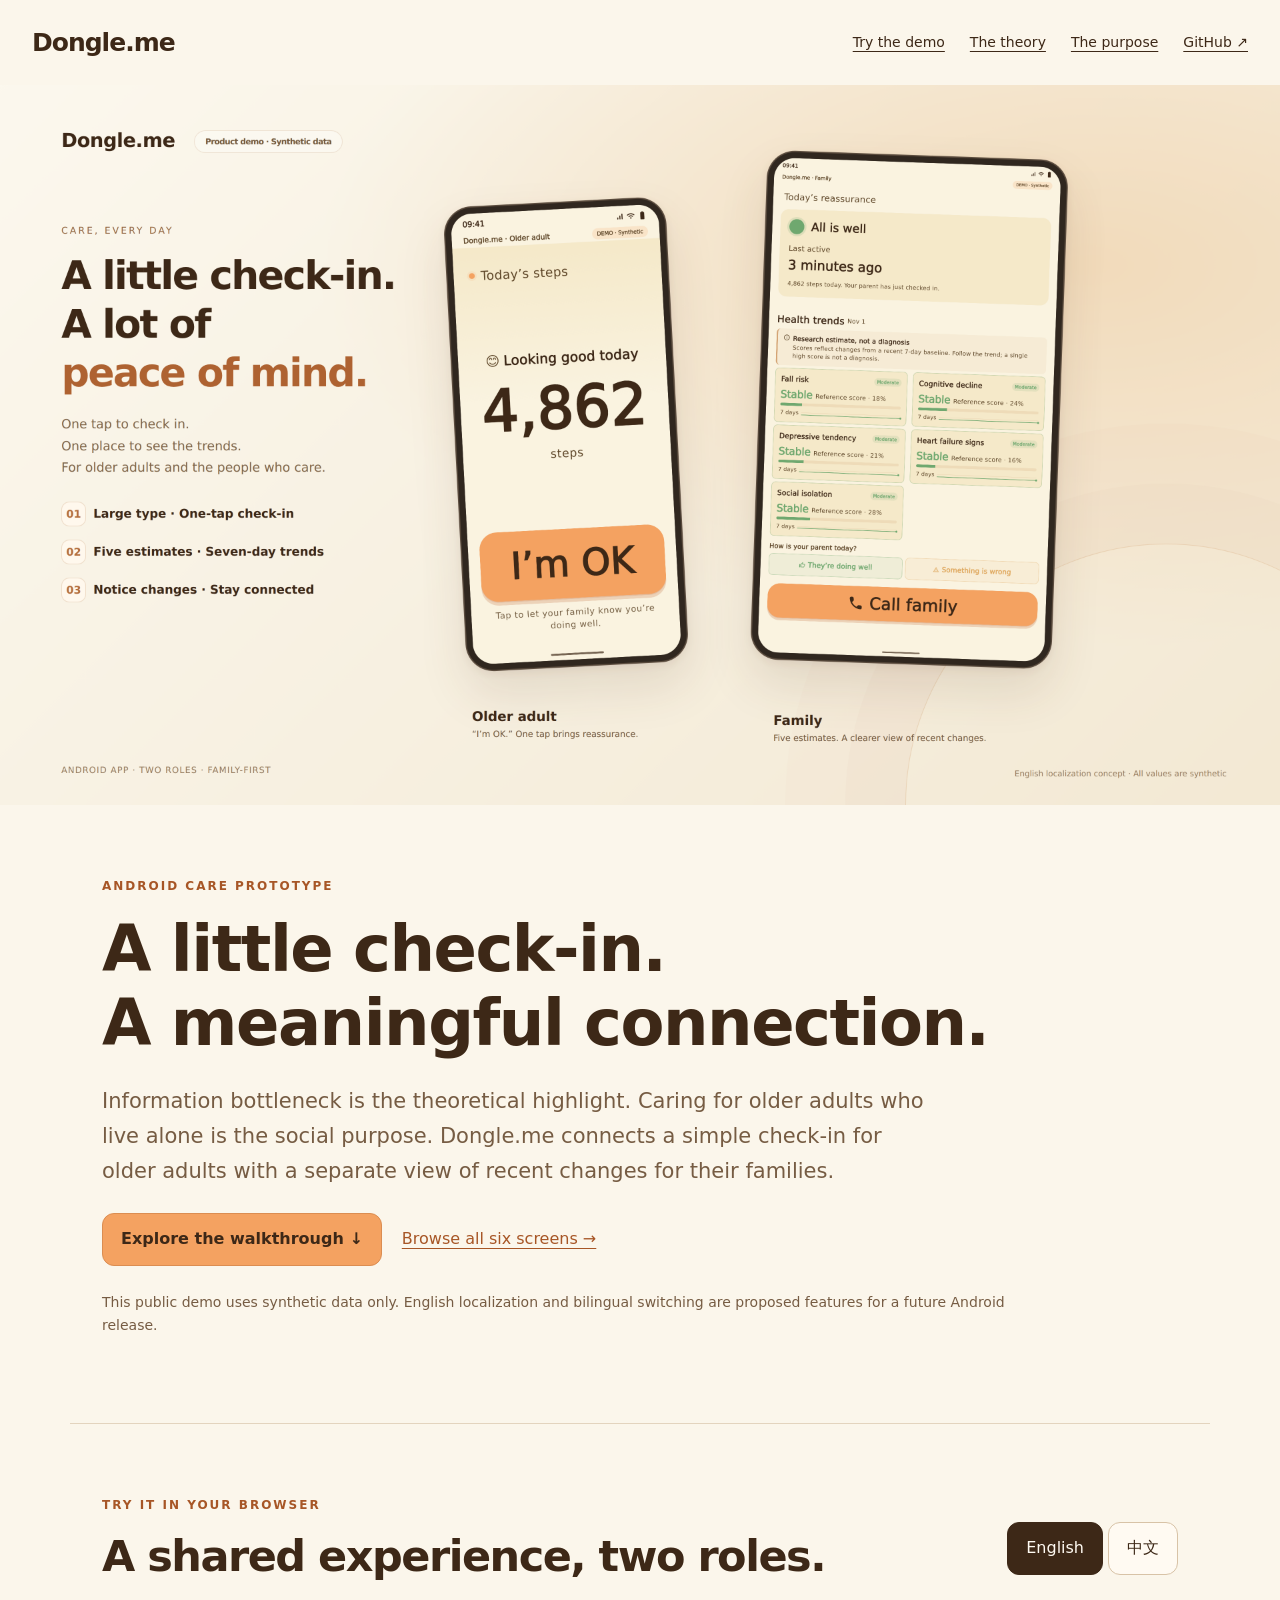
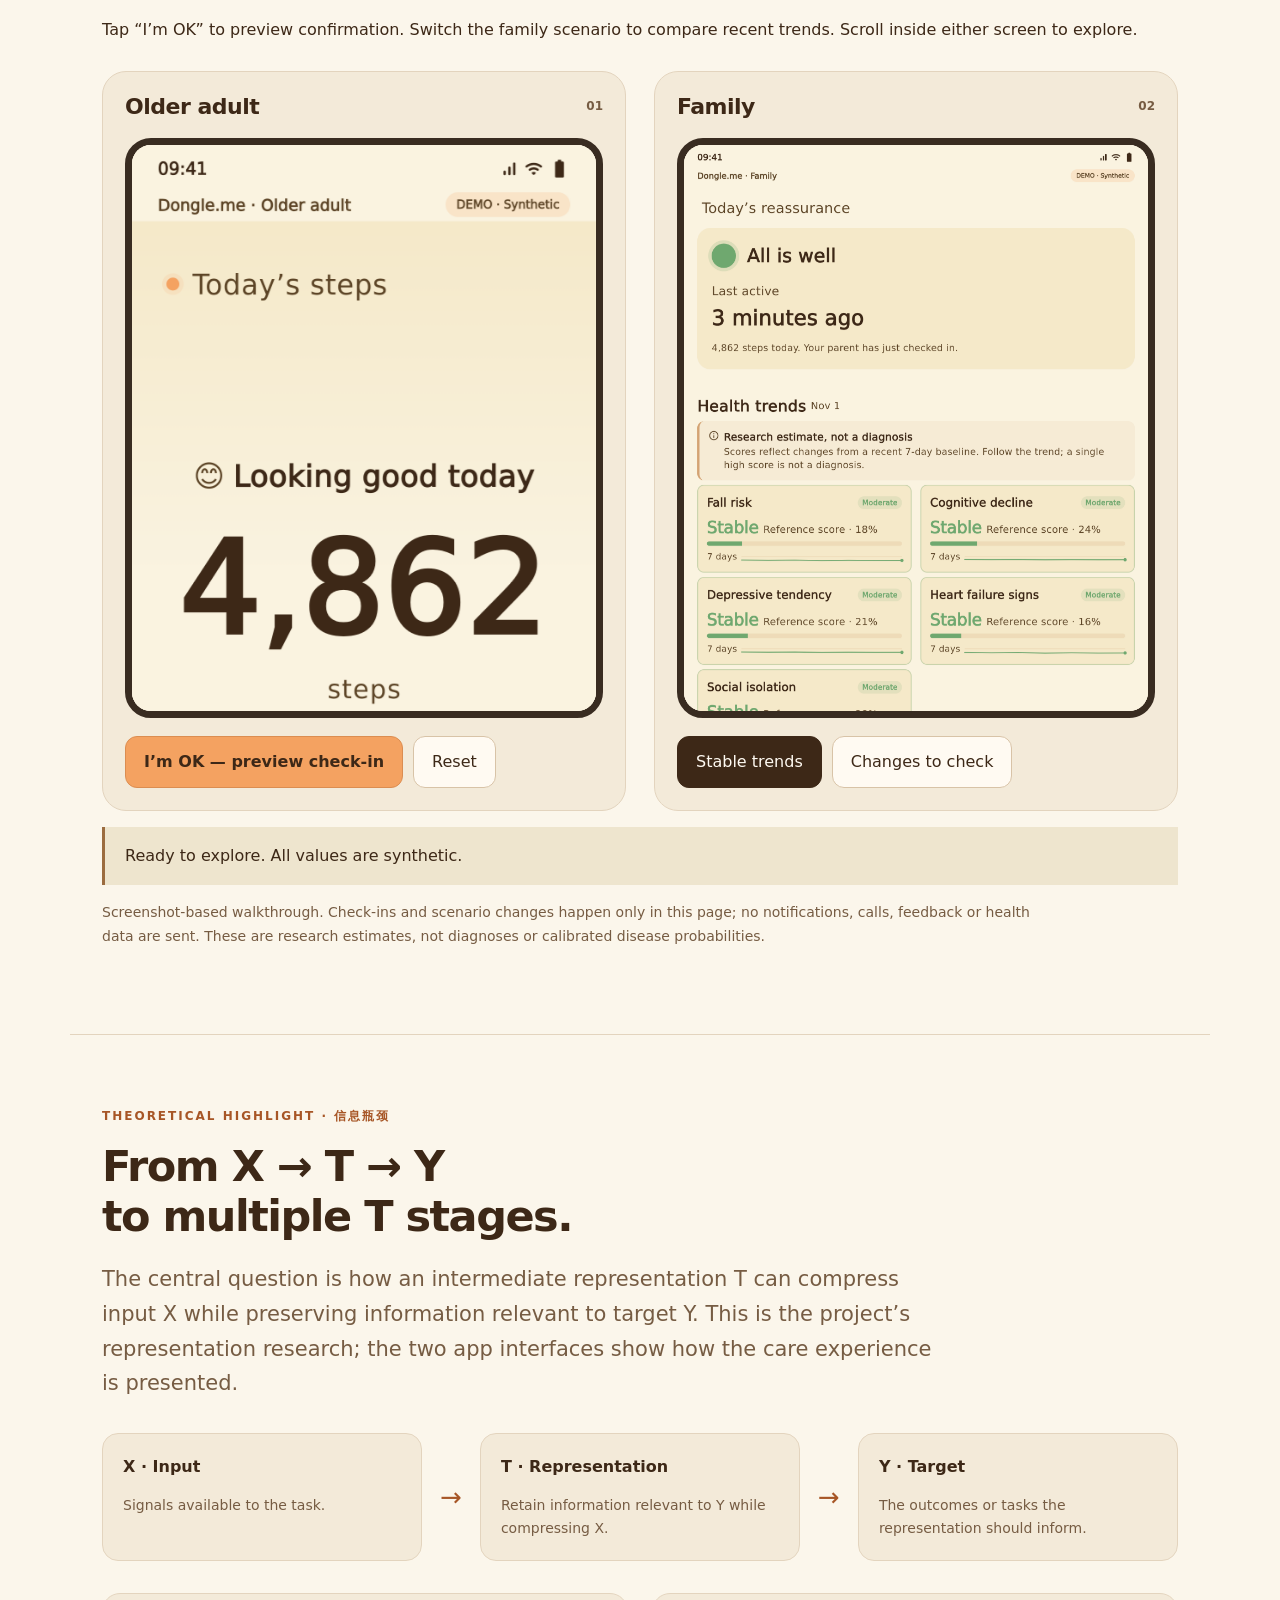
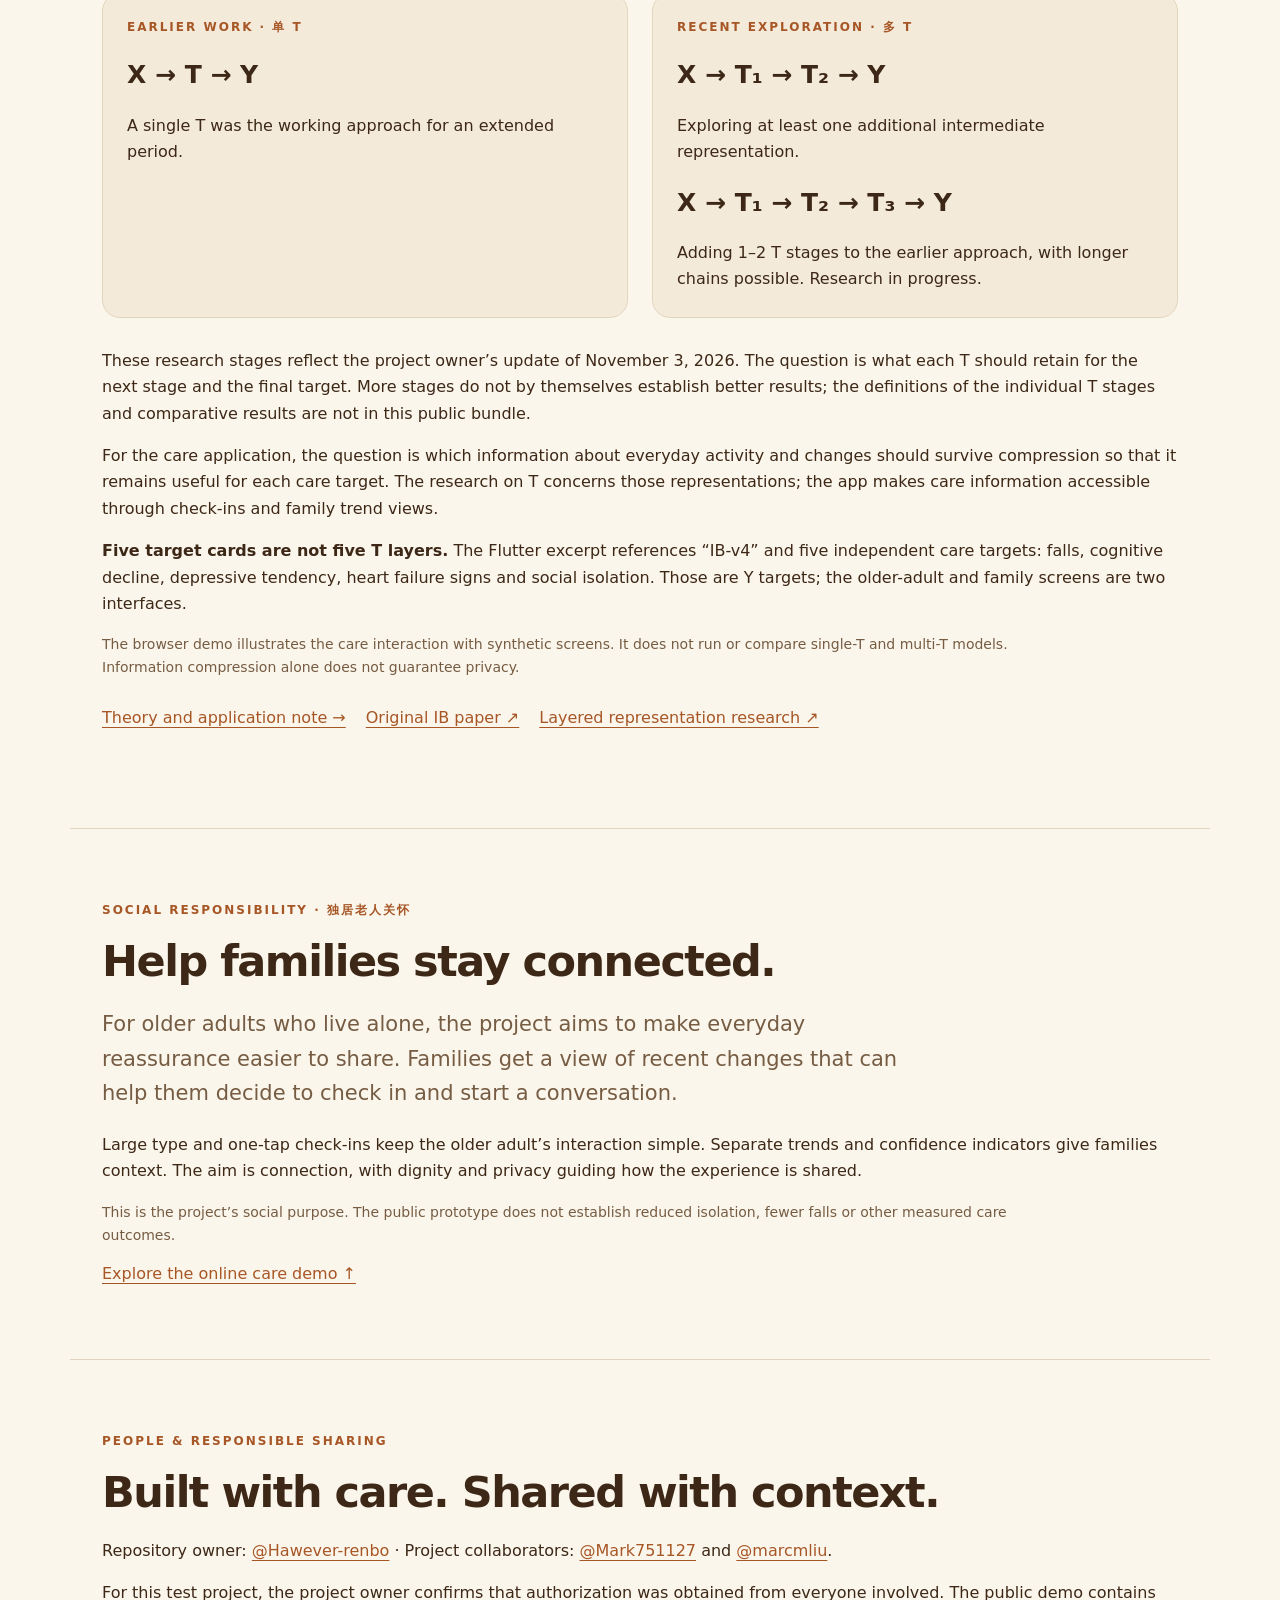
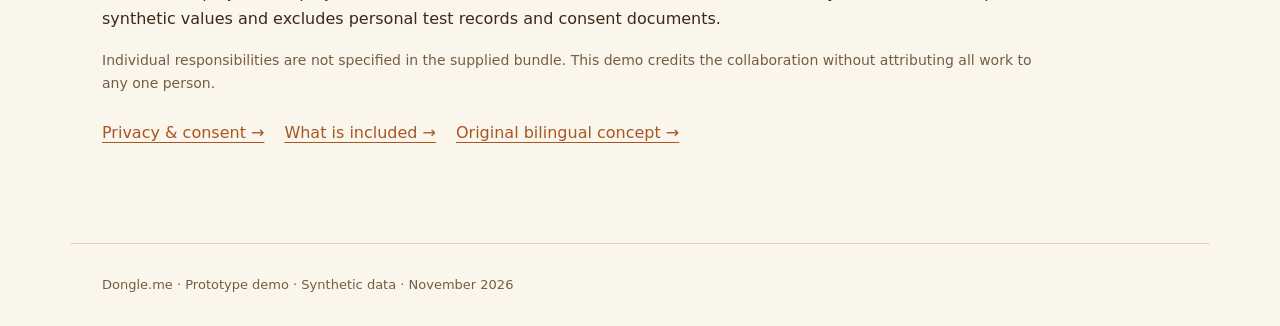
==== commit c35b1c6d: "Restore IB theoretical highlight, multi-T research trajectory and care interpretation" ====
--- a/index.html
+++ b/index.html
@@ -2,24 +2,28 @@
 <html lang="en">
 <head>
 <meta charset="utf-8"><meta name="viewport" content="width=device-width,initial-scale=1">
-<meta name="description" content="Dongle.me: a care prototype for older adults living alone, with accessible check-ins and a synthetic bilingual walkthrough.">
+<meta name="description" content="Dongle.me: information bottleneck research from X–T–Y to multi-T exploration, applied to care for older adults living alone.">
 <meta property="og:title" content="Dongle.me — A little check-in. A lot of peace of mind.">
-<meta property="og:description" content="Care for older adults living alone · Two roles · Synthetic-data walkthrough">
+<meta property="og:description" content="Information bottleneck · Care for older adults living alone · Synthetic-data walkthrough">
 <meta property="og:image" content="https://hawever-renbo.github.io/dongle-me/assets/cover.png">
 <title>Dongle.me · Care prototype</title>
 <link rel="icon" href="data:,">
 <link rel="stylesheet" href="style.css"><script src="demo.js" defer></script>
 </head>
 <body>
-<header class="nav"><a class="brand" href="#">Dongle.me</a><nav aria-label="Main"><a href="#demo">Try the demo</a><a href="#care">The purpose</a><a href="https://github.com/Hawever-renbo/dongle-me">GitHub ↗</a></nav></header>
+<header class="nav"><a class="brand" href="#">Dongle.me</a><nav aria-label="Main"><a href="#demo">Try the demo</a><a href="#theory">The theory</a><a href="#care">The purpose</a><a href="https://github.com/Hawever-renbo/dongle-me">GitHub ↗</a></nav></header>
 <main>
 <section aria-label="Product overview"><img class="cover" src="assets/cover.png" alt="Dongle.me: A little check-in. A lot of peace of mind. Older adult and family interfaces side by side." width="2048" height="1152" fetchpriority="high"></section>
-<section class="intro section"><p class="eyebrow">ANDROID CARE PROTOTYPE</p><h1>A little check-in.<br>A meaningful connection.</h1><p class="lead">Caring for older adults who live alone is the social purpose. Dongle.me connects a simple check-in for older adults with a separate view of recent changes for their families.</p><div class="links"><a class="primary" href="#demo">Explore the walkthrough ↓</a><a href="assets/index.html">Browse all six screens →</a></div><p class="fine">This public demo uses synthetic data only. English localization and bilingual switching are proposed features for a future Android release.</p></section>
+<section class="intro section"><p class="eyebrow">ANDROID CARE PROTOTYPE</p><h1>A little check-in.<br>A meaningful connection.</h1><p class="lead">Information bottleneck is the theoretical highlight. Caring for older adults who live alone is the social purpose. Dongle.me connects a simple check-in for older adults with a separate view of recent changes for their families.</p><div class="links"><a class="primary" href="#demo">Explore the walkthrough ↓</a><a href="assets/index.html">Browse all six screens →</a></div><p class="fine">This public demo uses synthetic data only. English localization and bilingual switching are proposed features for a future Android release.</p></section>
 <section id="demo" class="section demo"><div class="section-head"><div><p class="eyebrow">TRY IT IN YOUR BROWSER</p><h2>A shared experience, two roles.</h2></div><div class="switch" role="group" aria-label="Demo language"><button type="button" id="lang-en" aria-pressed="true">English</button><button type="button" id="lang-zh" aria-pressed="false" lang="zh-CN">中文</button></div></div>
 <p id="instructions">Tap “I’m OK” to preview confirmation. Switch the family scenario to compare recent trends. Scroll inside either screen to explore.</p>
 <div class="panels"><article class="panel"><div class="panel-top"><h3 id="elder-label">Older adult</h3><span class="tag">01</span></div><div class="screen"><img id="elder-screen" src="assets/01-elder-home.png" alt="Older adult home, English"></div><div class="controls"><button class="primary" type="button" id="check-in">I’m OK — preview check-in</button><button type="button" id="reset">Reset</button></div></article>
 <article class="panel"><div class="panel-top"><h3 id="family-label">Family</h3><span class="tag">02</span></div><div class="screen"><img id="family-screen" src="assets/06-caregiver-foldable.png" alt="Family view, stable scenario, English"></div><div class="controls" role="group" aria-label="Family scenario"><button type="button" id="stable" aria-pressed="true">Stable trends</button><button type="button" id="watch" aria-pressed="false">Changes to check</button></div></article></div>
 <p id="demo-status" class="status" role="status" aria-live="polite">Ready to explore. All values are synthetic.</p><p id="scope" class="fine">Screenshot-based walkthrough. Check-ins and scenario changes happen only in this page; no notifications, calls, feedback or health data are sent. These are research estimates, not diagnoses or calibrated disease probabilities.</p><noscript><p>Enable JavaScript for interactive controls, or <a href="assets/index.html">browse the static gallery</a>.</p></noscript></section>
+<section id="theory" class="section"><p class="eyebrow">THEORETICAL HIGHLIGHT · 信息瓶颈</p><h2>From X → T → Y<br>to multiple T stages.</h2><p class="lead">The central question is how an intermediate representation T can compress input X while preserving information relevant to target Y. This is the project’s representation research; the two app interfaces show how the care experience is presented.</p><div class="flow" aria-label="Single intermediate representation: X to T to Y"><div><b>X · Input</b><p>Signals available to the task.</p></div><span aria-hidden="true">→</span><div><b>T · Representation</b><p>Retain information relevant to Y while compressing X.</p></div><span aria-hidden="true">→</span><div><b>Y · Target</b><p>The outcomes or tasks the representation should inform.</p></div></div>
+<div class="research-stages"><article><p class="eyebrow">EARLIER WORK · 单 T</p><h3>X → T → Y</h3><p>A single T was the working approach for an extended period.</p></article><article><p class="eyebrow">RECENT EXPLORATION · 多 T</p><h3>X → T₁ → T₂ → Y</h3><p>Exploring at least one additional intermediate representation.</p><h3>X → T₁ → T₂ → T₃ → Y</h3><p>Adding 1–2 T stages to the earlier approach, with longer chains possible. Research in progress.</p></article></div>
+<p>These research stages reflect the project owner’s update of November 3, 2026. The question is what each T should retain for the next stage and the final target. More stages do not by themselves establish better results; the definitions of the individual T stages and comparative results are not in this public bundle.</p><p>For the care application, the question is which information about everyday activity and changes should survive compression so that it remains useful for each care target. The research on T concerns those representations; the app makes care information accessible through check-ins and family trend views.</p>
+<p><strong>Five target cards are not five T layers.</strong> The Flutter excerpt references “IB-v4” and five independent care targets: falls, cognitive decline, depressive tendency, heart failure signs and social isolation. Those are Y targets; the older-adult and family screens are two interfaces.</p><p class="fine">The browser demo illustrates the care interaction with synthetic screens. It does not run or compare single-T and multi-T models. Information compression alone does not guarantee privacy.</p><div class="links"><a href="https://github.com/Hawever-renbo/dongle-me/blob/main/docs/INFORMATION_BOTTLENECK.md">Theory and application note →</a><a href="https://arxiv.org/abs/physics/0004057">Original IB paper ↗</a><a href="https://arxiv.org/abs/1503.02406">Layered representation research ↗</a></div></section>
 <section id="care" class="section"><p class="eyebrow">SOCIAL RESPONSIBILITY · 独居老人关怀</p><h2>Help families stay connected.</h2><p class="lead">For older adults who live alone, the project aims to make everyday reassurance easier to share. Families get a view of recent changes that can help them decide to check in and start a conversation.</p><p>Large type and one-tap check-ins keep the older adult’s interaction simple. Separate trends and confidence indicators give families context. The aim is connection, with dignity and privacy guiding how the experience is shared.</p><p class="fine">This is the project’s social purpose. The public prototype does not establish reduced isolation, fewer falls or other measured care outcomes.</p><a href="#demo">Explore the online care demo ↑</a></section>
 <section class="section"><p class="eyebrow">PEOPLE & RESPONSIBLE SHARING</p><h2>Built with care. Shared with context.</h2><p>Repository owner: <a href="https://github.com/Hawever-renbo">@Hawever-renbo</a> · Project collaborators: <a href="https://github.com/Mark751127">@Mark751127</a> and <a href="https://github.com/marcmliu">@marcmliu</a>.</p><p>For this test project, the project owner confirms that authorization was obtained from everyone involved. The public demo contains synthetic values and excludes personal test records and consent documents.</p><p class="fine">Individual responsibilities are not specified in the supplied bundle. This demo credits the collaboration without attributing all work to any one person.</p><div class="links"><a href="https://github.com/Hawever-renbo/dongle-me/blob/main/docs/PRIVACY.md">Privacy & consent →</a><a href="https://github.com/Hawever-renbo/dongle-me/blob/main/docs/STATUS.md">What is included →</a><a href="assets/bilingual-preview.html">Original bilingual concept →</a></div></section>
 </main><footer>Dongle.me · Prototype demo · Synthetic data · November 2026</footer>
--- a/style.css
+++ b/style.css
@@ -1 +1,2 @@
 :root{color-scheme:light;--ink:#3d2817;--muted:#765c43;--bg:#fbf6eb;--line:#e3d4be;--accent:#a75626}*{box-sizing:border-box}html{scroll-behavior:smooth;scroll-padding-top:24px}body{margin:0;background:var(--bg);color:var(--ink);font-family:system-ui,-apple-system,BlinkMacSystemFont,"Segoe UI",sans-serif;line-height:1.65}a{color:var(--accent);text-underline-offset:4px}button{font:inherit;cursor:pointer;color:var(--ink);background:#fffaf2;border:1px solid #d8c3a7;border-radius:12px;padding:12px 18px;min-height:48px}button:hover{background:#f4e4cc}button:focus-visible,a:focus-visible{outline:3px solid #9b4d20;outline-offset:5px}button[aria-pressed=true]{background:var(--ink);color:#fffaf2;border-color:var(--ink)}button:disabled{opacity:.6;cursor:wait}.nav{max-width:1360px;margin:auto;padding:22px 32px;display:flex;justify-content:space-between;align-items:center;gap:20px}.brand{font-size:25px;font-weight:800;letter-spacing:-1px;text-decoration:none;color:var(--ink)}nav{display:flex;gap:25px;flex-wrap:wrap}nav a{font-size:14px;color:var(--ink)}.cover{display:block;width:100%;height:auto;max-width:1920px;margin:auto}.section{max-width:1140px;margin:auto;padding:72px 32px;border-bottom:1px solid var(--line)}.eyebrow{color:var(--accent);font-size:12px;font-weight:700;letter-spacing:2px;margin:0 0 16px}h1,h2,h3{line-height:1.15;letter-spacing:-1.5px}h1{font-size:clamp(38px,5vw,64px);margin:0 0 24px}h2{font-size:clamp(30px,3.6vw,43px);margin:0 0 20px}h3{font-size:22px;letter-spacing:-.5px;margin:0}.lead{font-size:21px;max-width:830px;color:var(--muted)}.fine{font-size:14px;color:var(--muted);max-width:940px}.links{display:flex;flex-wrap:wrap;gap:20px;align-items:center;margin:25px 0}.primary{display:inline-block;background:#f4a261;color:var(--ink);border:1px solid #db8d51;border-radius:12px;padding:12px 18px;font-weight:700;text-decoration:none}.primary:hover{background:#f8b57e}.section-head{display:flex;justify-content:space-between;gap:24px;align-items:center}.switch{display:flex;gap:5px;flex-shrink:0}.panels{display:grid;grid-template-columns:1fr 1fr;gap:28px;margin-top:28px}.panel{min-width:0;background:#f3ead9;border:1px solid var(--line);border-radius:24px;padding:22px}.panel-top{display:flex;justify-content:space-between;align-items:center;margin-bottom:18px}.tag{font-size:12px;font-weight:700;color:var(--muted)}.screen{height:580px;overflow-y:auto;background:#faf3e0;border:7px solid #392c21;border-radius:26px;scrollbar-width:thin;overscroll-behavior:contain}.screen img{display:block;width:100%;height:auto}.controls{display:flex;flex-wrap:wrap;gap:10px;margin-top:18px}.status{background:#eee5ce;border-left:3px solid #9b6c3f;padding:16px 20px;min-height:58px}.flow{display:grid;grid-template-columns:1fr auto 1fr auto 1fr;gap:18px;align-items:center;margin:32px 0}.flow div{background:#f3ead9;border:1px solid var(--line);border-radius:16px;padding:20px;align-self:stretch}.flow p{font-size:14px;color:var(--muted);margin-bottom:0}.flow>span{font-size:26px;color:var(--accent)}footer{max-width:1140px;margin:auto;padding:30px 32px;font-size:13px;color:var(--muted)}@media(max-width:760px){.nav{padding:18px 20px;align-items:flex-start}.nav nav{gap:10px 16px;justify-content:flex-end}.section{padding:44px 20px}.lead{font-size:18px}.section-head{display:block}.switch{margin:20px 0}.panels{grid-template-columns:1fr}.screen{height:520px}.flow{grid-template-columns:1fr}.flow>span{transform:rotate(90deg);justify-self:center}.links{gap:16px}h1,h2{letter-spacing:-1px}}@media(prefers-reduced-motion:reduce){html{scroll-behavior:auto}}
+.pillars,.research-stages{display:grid;grid-template-columns:1fr 1fr;gap:24px;margin:30px 0}.pillars article,.research-stages article{min-width:0;border:1px solid var(--line);border-radius:18px;padding:24px;background:#f3ead9}.pillars h2{font-size:28px;letter-spacing:-.6px}.research-stages h3{font-size:clamp(18px,2.1vw,25px);letter-spacing:0;line-height:1.7;overflow-wrap:anywhere}.research-stages p:last-child{margin-bottom:0}@media(max-width:760px){.pillars,.research-stages{grid-template-columns:1fr}.pillars article,.research-stages article{padding:20px}}
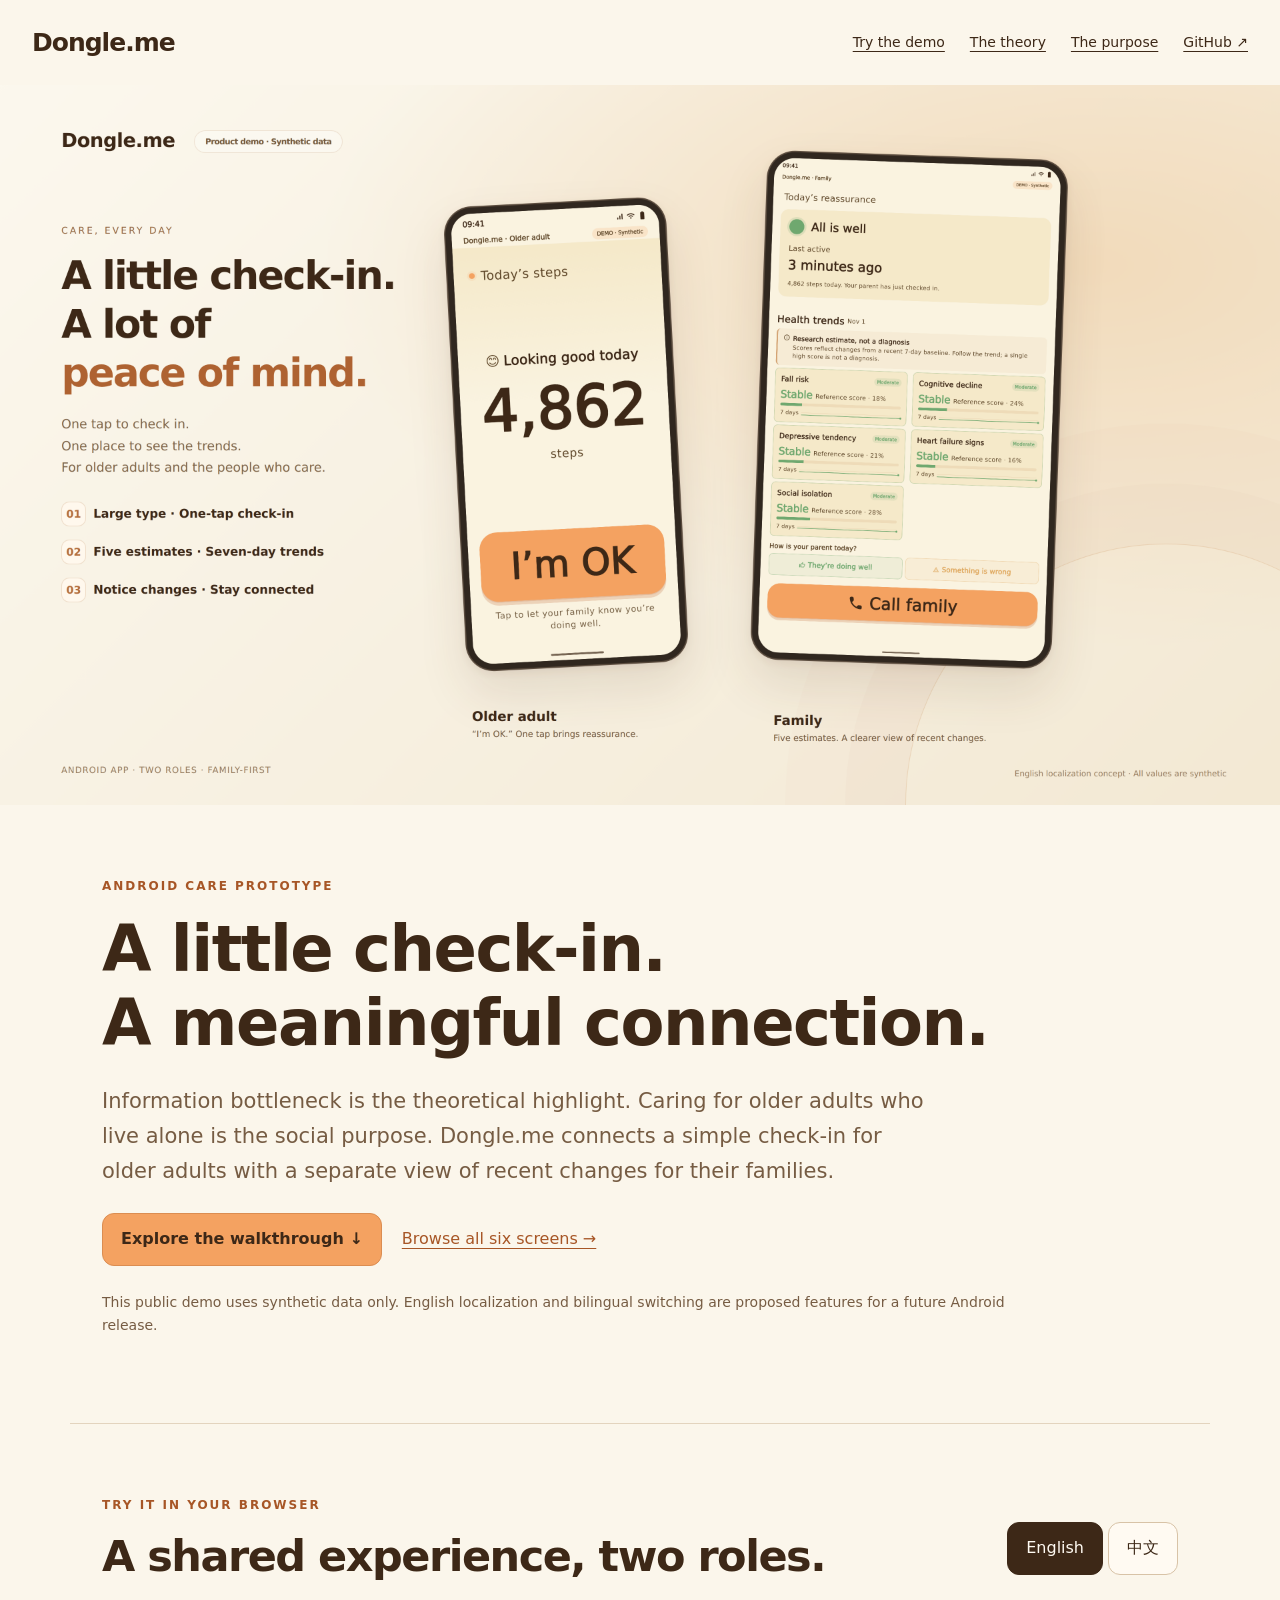
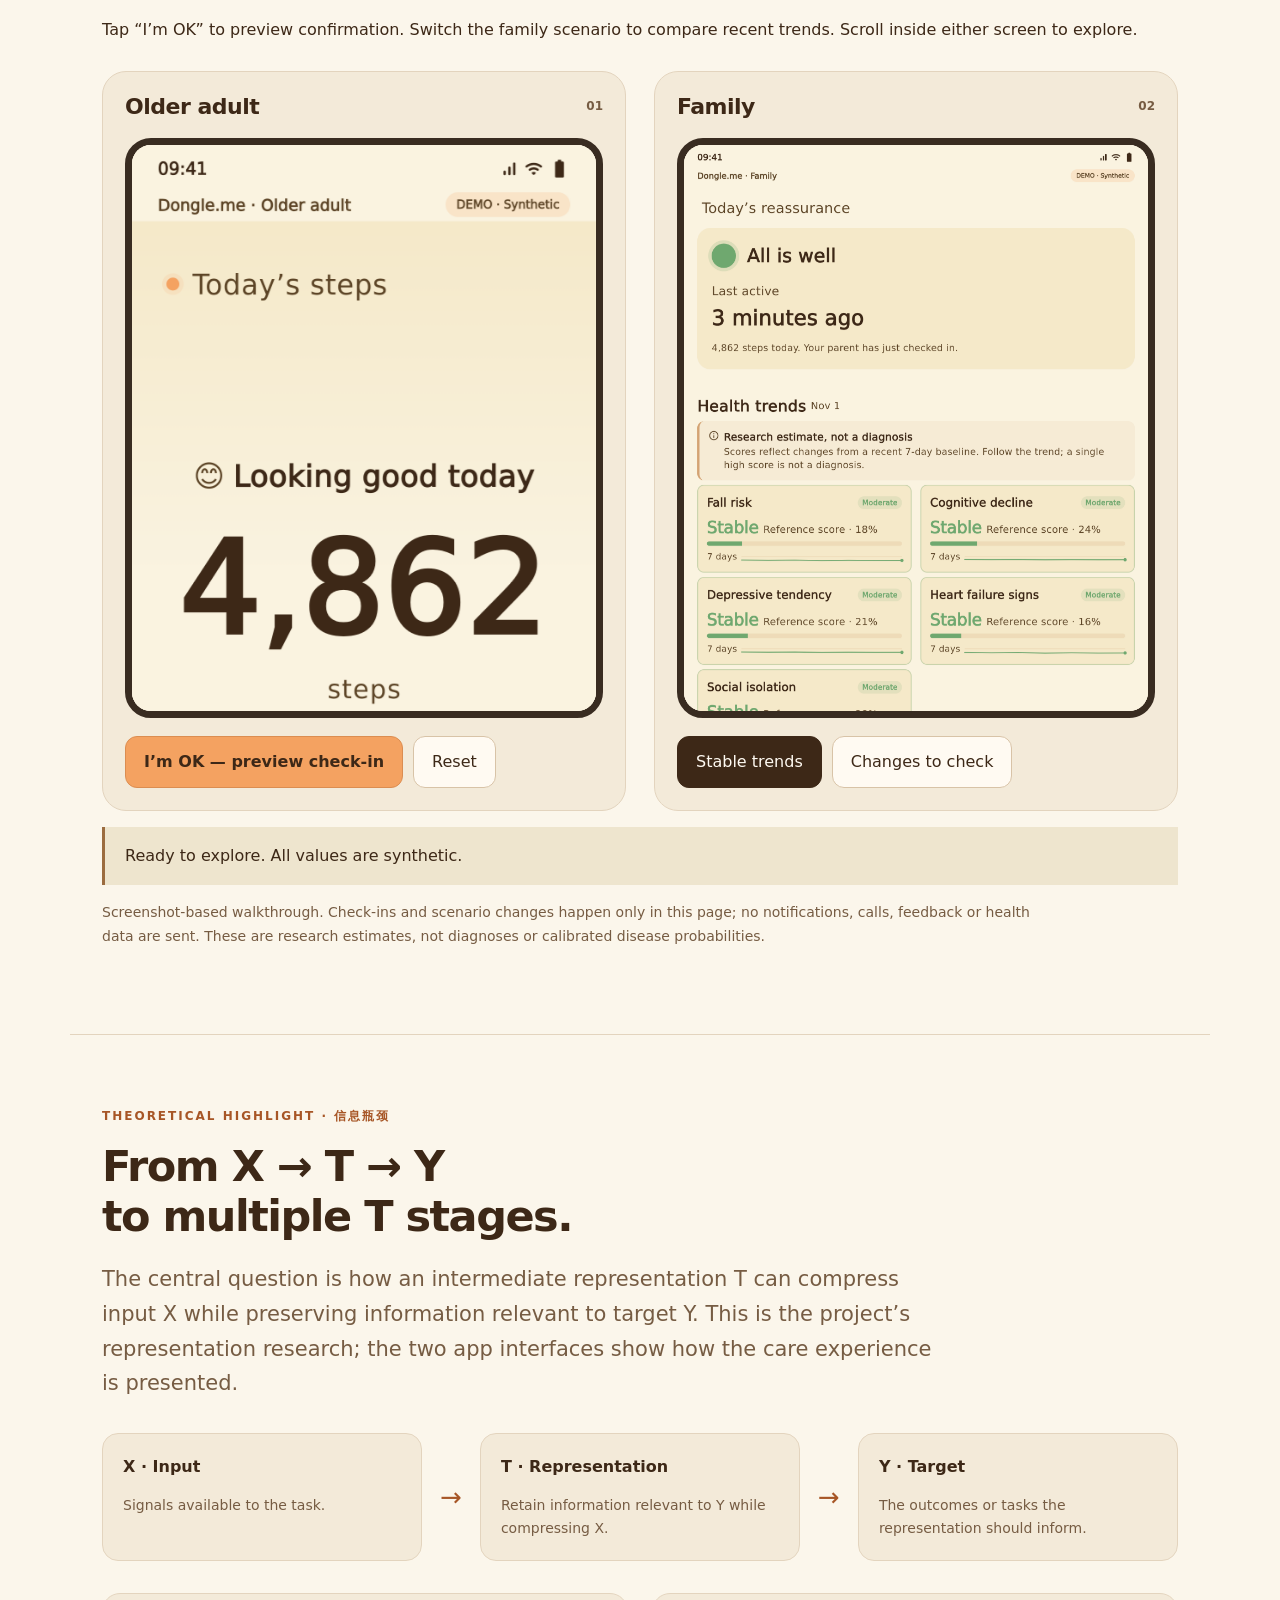
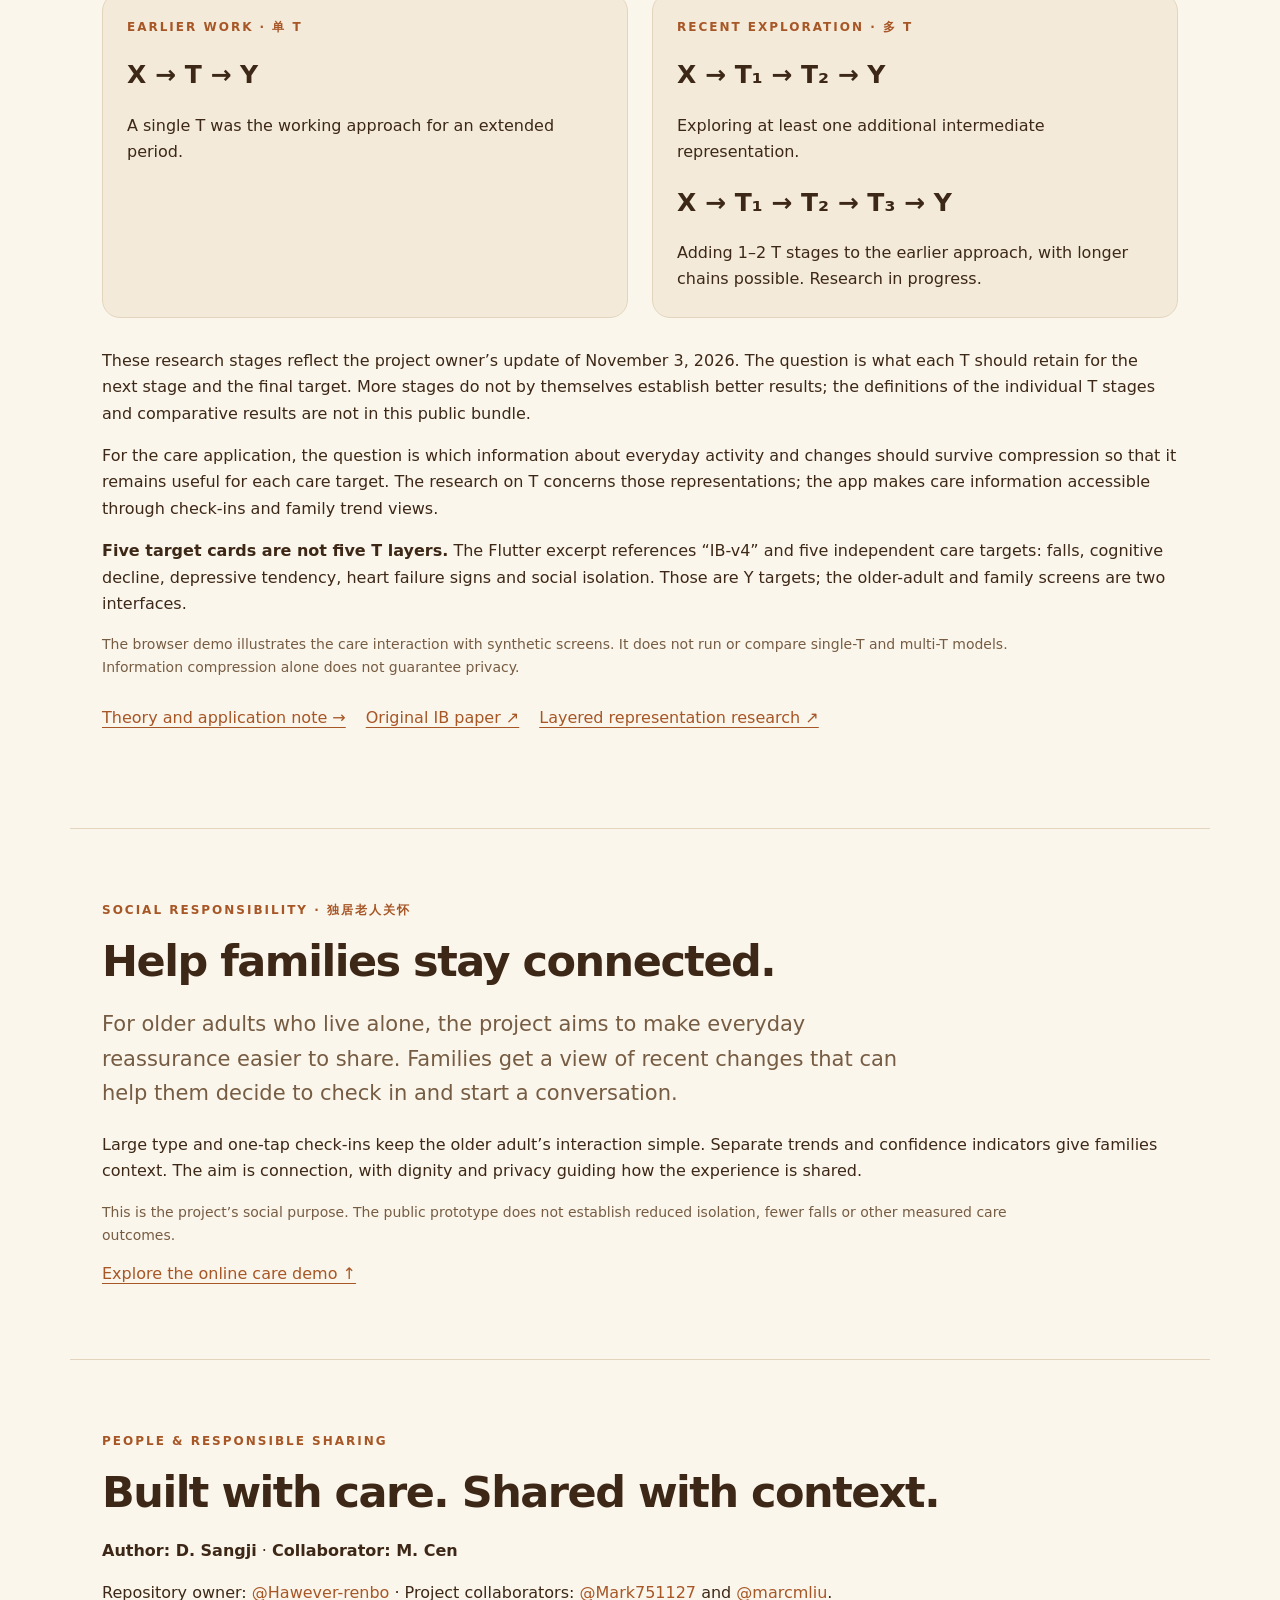
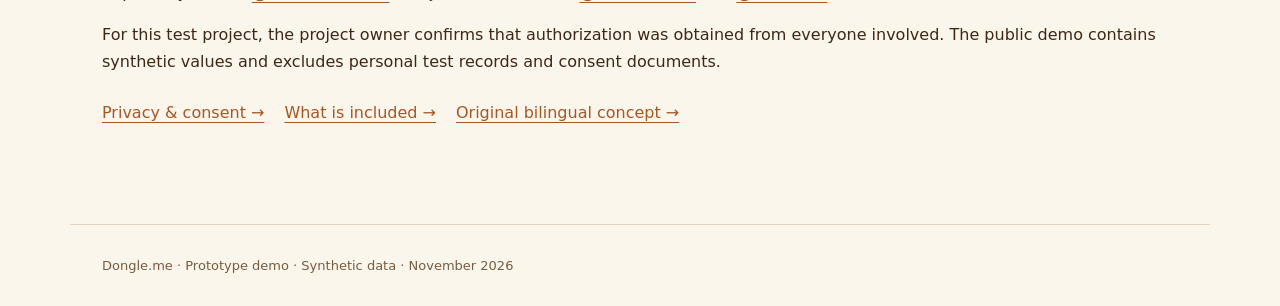
==== commit 8edf0f59: "Credit D. Sangji as author and M. Cen as collaborator" ====
--- a/index.html
+++ b/index.html
@@ -1,6 +1,7 @@
 <!doctype html>
 <html lang="en">
 <head>
+<meta name="author" content="D. Sangji">
 <meta charset="utf-8"><meta name="viewport" content="width=device-width,initial-scale=1">
 <meta name="description" content="Dongle.me: information bottleneck research from X–T–Y to multi-T exploration, applied to care for older adults living alone.">
 <meta property="og:title" content="Dongle.me — A little check-in. A lot of peace of mind.">
@@ -25,6 +26,6 @@
 <p>These research stages reflect the project owner’s update of November 3, 2026. The question is what each T should retain for the next stage and the final target. More stages do not by themselves establish better results; the definitions of the individual T stages and comparative results are not in this public bundle.</p><p>For the care application, the question is which information about everyday activity and changes should survive compression so that it remains useful for each care target. The research on T concerns those representations; the app makes care information accessible through check-ins and family trend views.</p>
 <p><strong>Five target cards are not five T layers.</strong> The Flutter excerpt references “IB-v4” and five independent care targets: falls, cognitive decline, depressive tendency, heart failure signs and social isolation. Those are Y targets; the older-adult and family screens are two interfaces.</p><p class="fine">The browser demo illustrates the care interaction with synthetic screens. It does not run or compare single-T and multi-T models. Information compression alone does not guarantee privacy.</p><div class="links"><a href="https://github.com/Hawever-renbo/dongle-me/blob/main/docs/INFORMATION_BOTTLENECK.md">Theory and application note →</a><a href="https://arxiv.org/abs/physics/0004057">Original IB paper ↗</a><a href="https://arxiv.org/abs/1503.02406">Layered representation research ↗</a></div></section>
 <section id="care" class="section"><p class="eyebrow">SOCIAL RESPONSIBILITY · 独居老人关怀</p><h2>Help families stay connected.</h2><p class="lead">For older adults who live alone, the project aims to make everyday reassurance easier to share. Families get a view of recent changes that can help them decide to check in and start a conversation.</p><p>Large type and one-tap check-ins keep the older adult’s interaction simple. Separate trends and confidence indicators give families context. The aim is connection, with dignity and privacy guiding how the experience is shared.</p><p class="fine">This is the project’s social purpose. The public prototype does not establish reduced isolation, fewer falls or other measured care outcomes.</p><a href="#demo">Explore the online care demo ↑</a></section>
-<section class="section"><p class="eyebrow">PEOPLE & RESPONSIBLE SHARING</p><h2>Built with care. Shared with context.</h2><p>Repository owner: <a href="https://github.com/Hawever-renbo">@Hawever-renbo</a> · Project collaborators: <a href="https://github.com/Mark751127">@Mark751127</a> and <a href="https://github.com/marcmliu">@marcmliu</a>.</p><p>For this test project, the project owner confirms that authorization was obtained from everyone involved. The public demo contains synthetic values and excludes personal test records and consent documents.</p><p class="fine">Individual responsibilities are not specified in the supplied bundle. This demo credits the collaboration without attributing all work to any one person.</p><div class="links"><a href="https://github.com/Hawever-renbo/dongle-me/blob/main/docs/PRIVACY.md">Privacy & consent →</a><a href="https://github.com/Hawever-renbo/dongle-me/blob/main/docs/STATUS.md">What is included →</a><a href="assets/bilingual-preview.html">Original bilingual concept →</a></div></section>
+<section class="section"><p class="eyebrow">PEOPLE & RESPONSIBLE SHARING</p><h2>Built with care. Shared with context.</h2><p><strong>Author: D. Sangji</strong> · <strong>Collaborator: M. Cen</strong></p><p>Repository owner: <a href="https://github.com/Hawever-renbo">@Hawever-renbo</a> · Project collaborators: <a href="https://github.com/Mark751127">@Mark751127</a> and <a href="https://github.com/marcmliu">@marcmliu</a>.</p><p>For this test project, the project owner confirms that authorization was obtained from everyone involved. The public demo contains synthetic values and excludes personal test records and consent documents.</p><div class="links"><a href="https://github.com/Hawever-renbo/dongle-me/blob/main/docs/PRIVACY.md">Privacy & consent →</a><a href="https://github.com/Hawever-renbo/dongle-me/blob/main/docs/STATUS.md">What is included →</a><a href="assets/bilingual-preview.html">Original bilingual concept →</a></div></section>
 </main><footer>Dongle.me · Prototype demo · Synthetic data · November 2026</footer>
 </body></html>
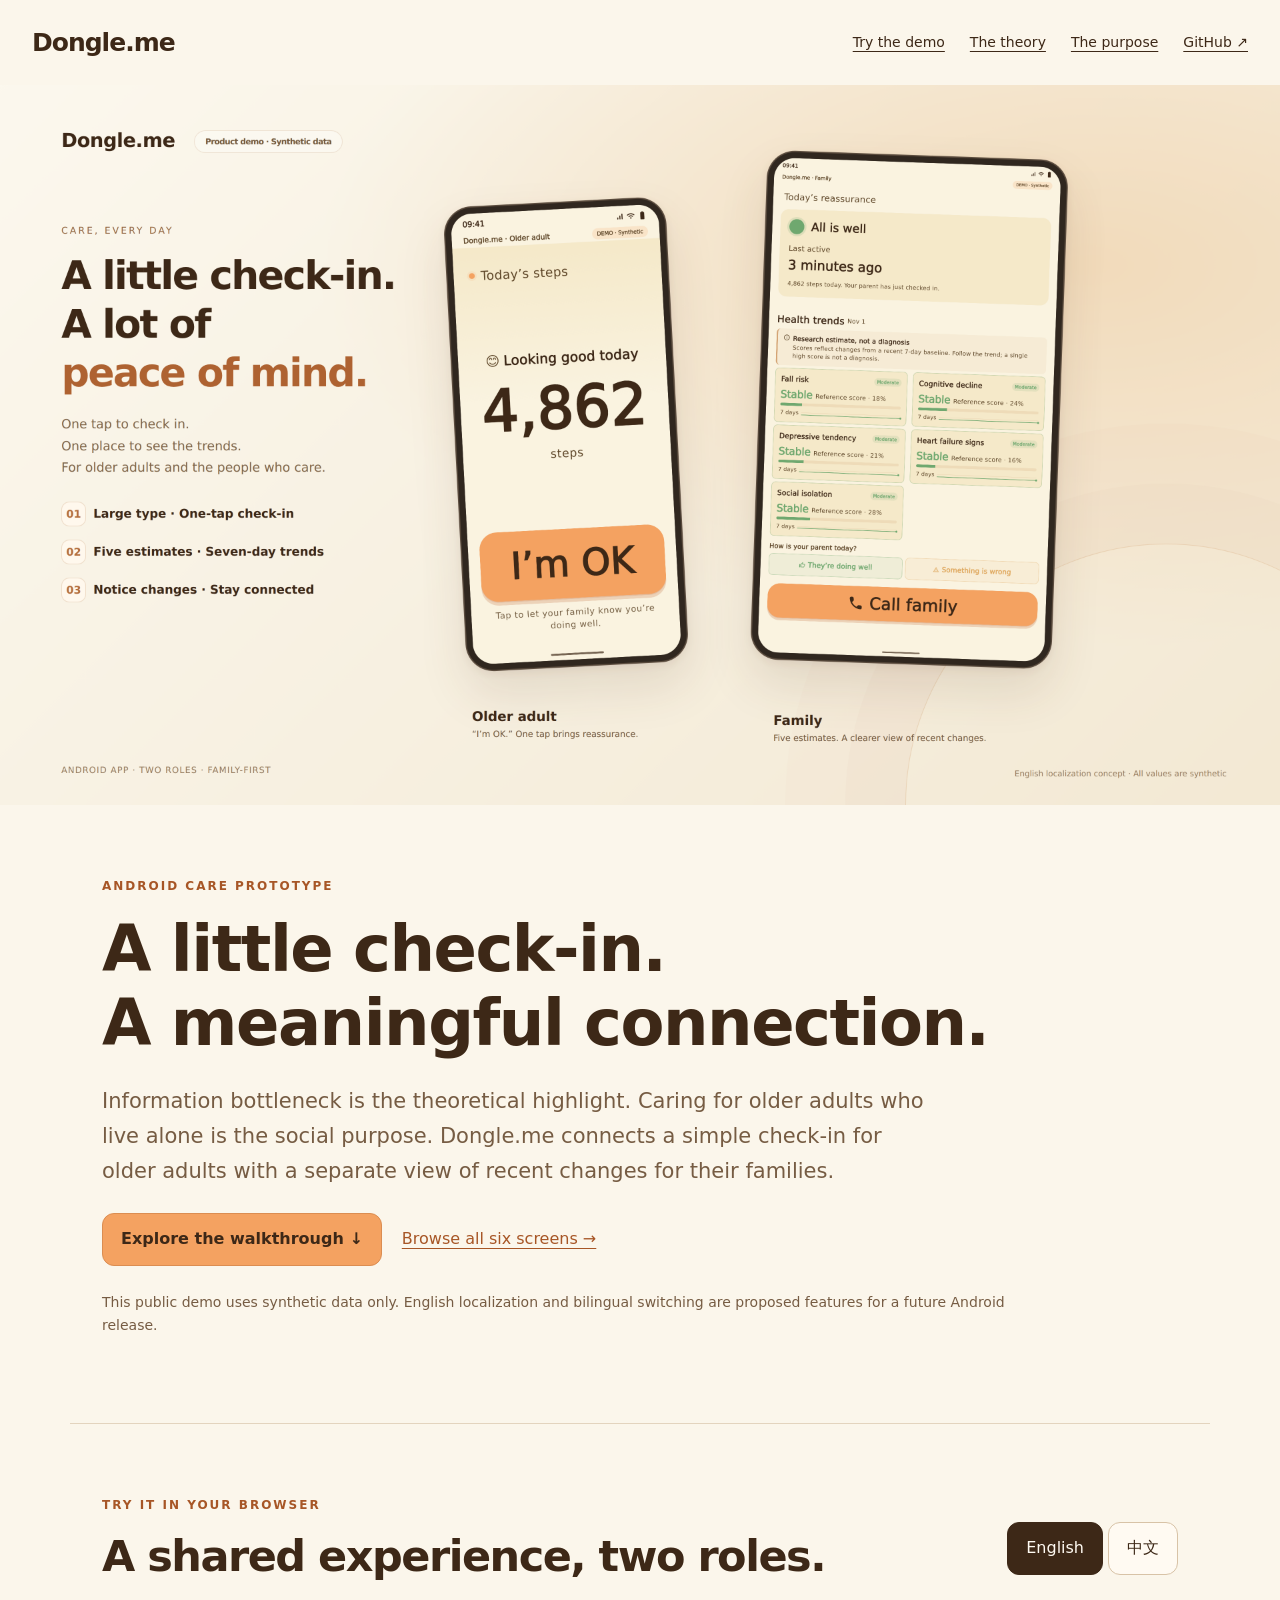
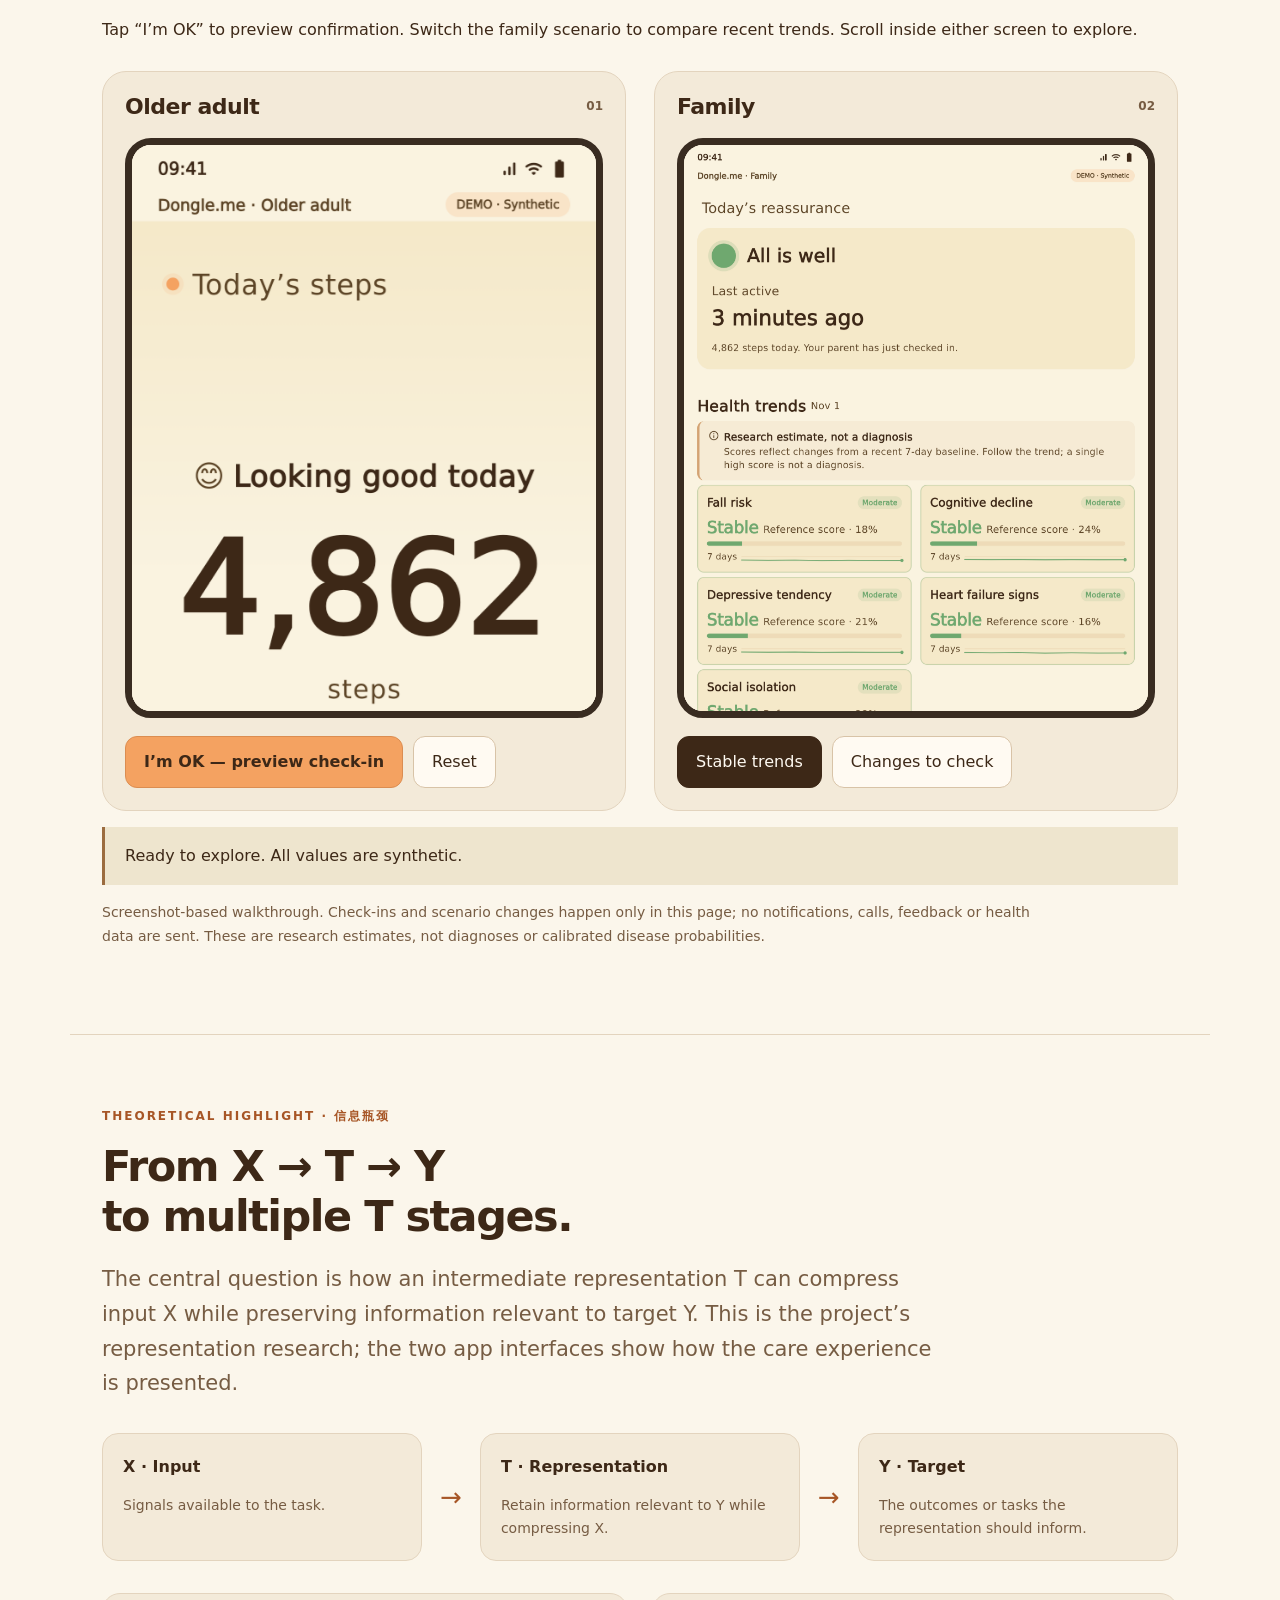
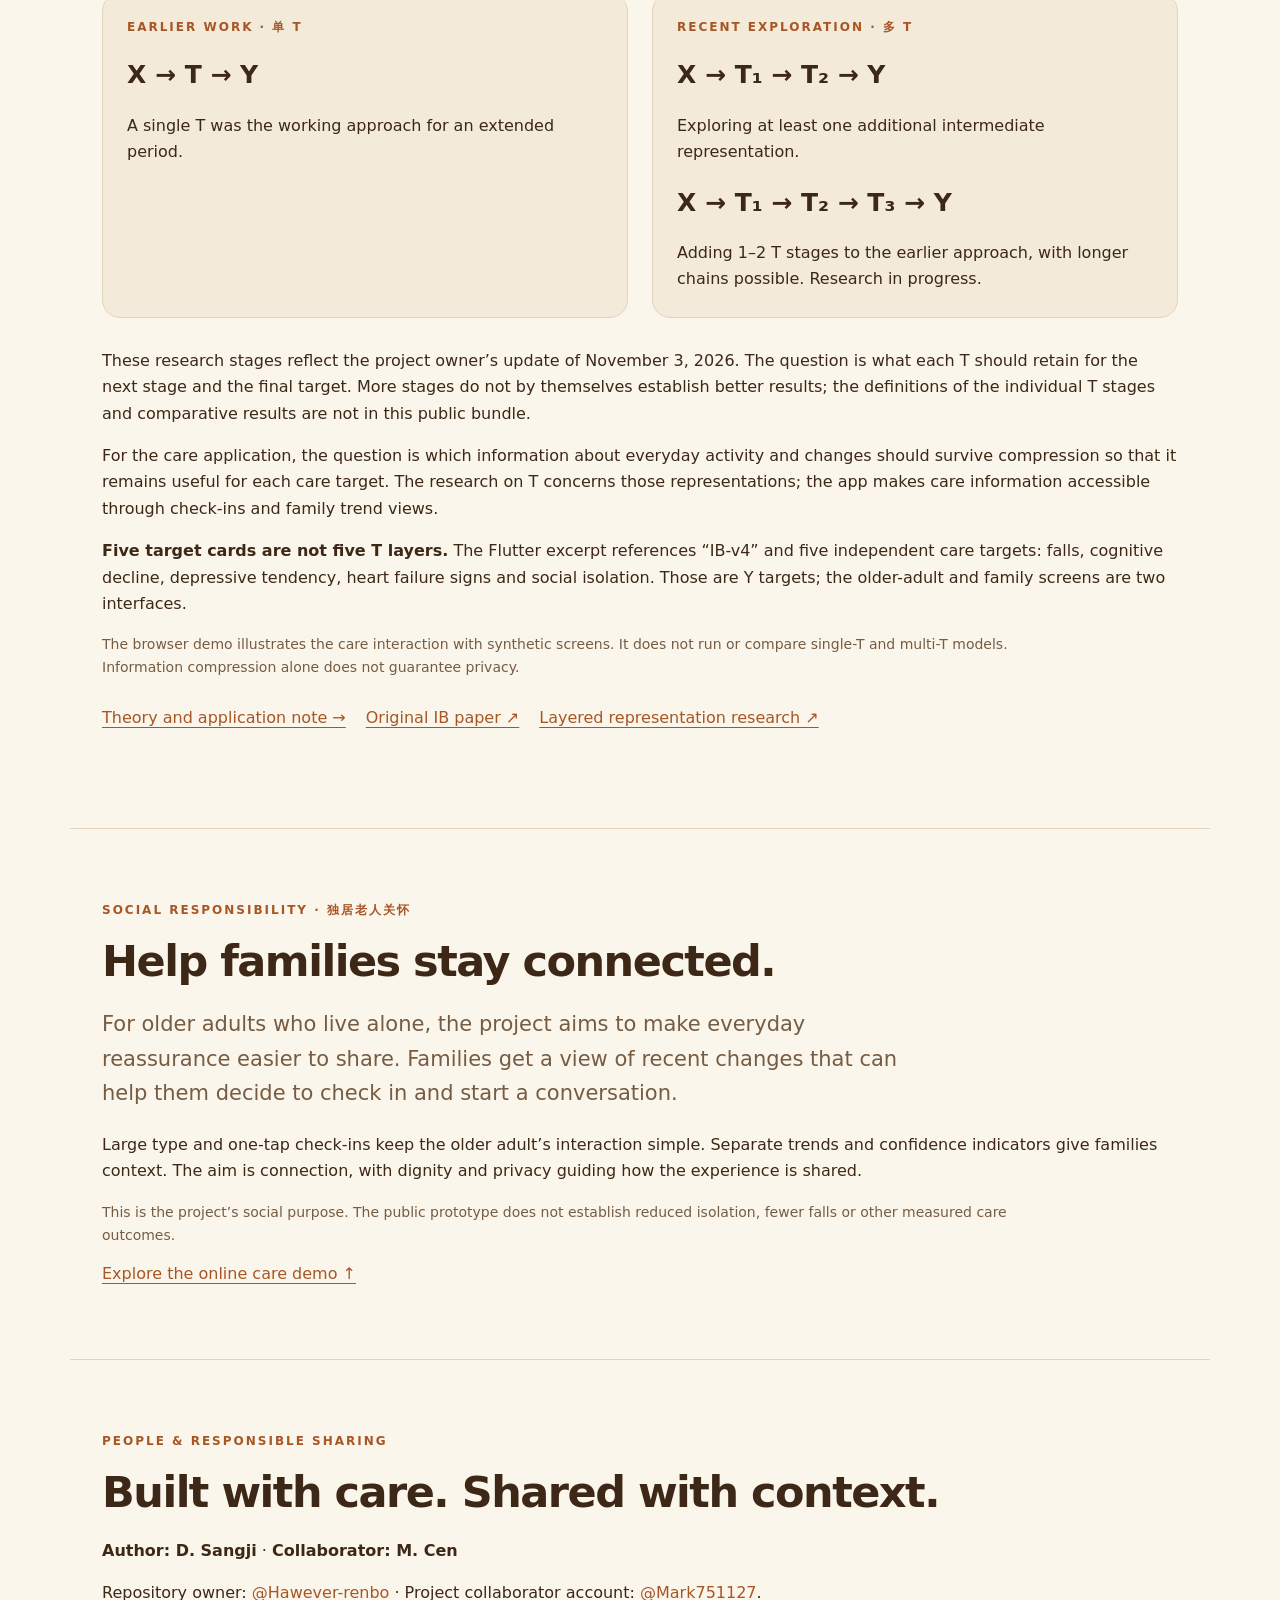
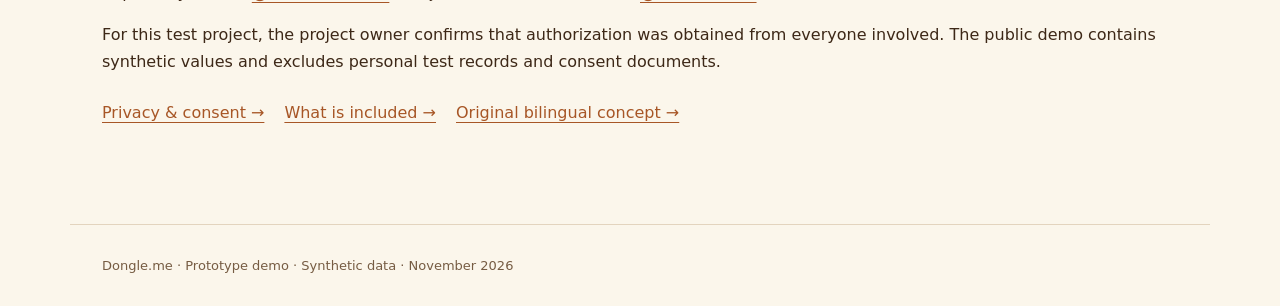
==== commit 12e0a09f: "Remove marcmliu account from project credits" ====
--- a/index.html
+++ b/index.html
@@ -26,6 +26,6 @@
 <p>These research stages reflect the project owner’s update of November 3, 2026. The question is what each T should retain for the next stage and the final target. More stages do not by themselves establish better results; the definitions of the individual T stages and comparative results are not in this public bundle.</p><p>For the care application, the question is which information about everyday activity and changes should survive compression so that it remains useful for each care target. The research on T concerns those representations; the app makes care information accessible through check-ins and family trend views.</p>
 <p><strong>Five target cards are not five T layers.</strong> The Flutter excerpt references “IB-v4” and five independent care targets: falls, cognitive decline, depressive tendency, heart failure signs and social isolation. Those are Y targets; the older-adult and family screens are two interfaces.</p><p class="fine">The browser demo illustrates the care interaction with synthetic screens. It does not run or compare single-T and multi-T models. Information compression alone does not guarantee privacy.</p><div class="links"><a href="https://github.com/Hawever-renbo/dongle-me/blob/main/docs/INFORMATION_BOTTLENECK.md">Theory and application note →</a><a href="https://arxiv.org/abs/physics/0004057">Original IB paper ↗</a><a href="https://arxiv.org/abs/1503.02406">Layered representation research ↗</a></div></section>
 <section id="care" class="section"><p class="eyebrow">SOCIAL RESPONSIBILITY · 独居老人关怀</p><h2>Help families stay connected.</h2><p class="lead">For older adults who live alone, the project aims to make everyday reassurance easier to share. Families get a view of recent changes that can help them decide to check in and start a conversation.</p><p>Large type and one-tap check-ins keep the older adult’s interaction simple. Separate trends and confidence indicators give families context. The aim is connection, with dignity and privacy guiding how the experience is shared.</p><p class="fine">This is the project’s social purpose. The public prototype does not establish reduced isolation, fewer falls or other measured care outcomes.</p><a href="#demo">Explore the online care demo ↑</a></section>
-<section class="section"><p class="eyebrow">PEOPLE & RESPONSIBLE SHARING</p><h2>Built with care. Shared with context.</h2><p><strong>Author: D. Sangji</strong> · <strong>Collaborator: M. Cen</strong></p><p>Repository owner: <a href="https://github.com/Hawever-renbo">@Hawever-renbo</a> · Project collaborators: <a href="https://github.com/Mark751127">@Mark751127</a> and <a href="https://github.com/marcmliu">@marcmliu</a>.</p><p>For this test project, the project owner confirms that authorization was obtained from everyone involved. The public demo contains synthetic values and excludes personal test records and consent documents.</p><div class="links"><a href="https://github.com/Hawever-renbo/dongle-me/blob/main/docs/PRIVACY.md">Privacy & consent →</a><a href="https://github.com/Hawever-renbo/dongle-me/blob/main/docs/STATUS.md">What is included →</a><a href="assets/bilingual-preview.html">Original bilingual concept →</a></div></section>
+<section class="section"><p class="eyebrow">PEOPLE & RESPONSIBLE SHARING</p><h2>Built with care. Shared with context.</h2><p><strong>Author: D. Sangji</strong> · <strong>Collaborator: M. Cen</strong></p><p>Repository owner: <a href="https://github.com/Hawever-renbo">@Hawever-renbo</a> · Project collaborator account: <a href="https://github.com/Mark751127">@Mark751127</a>.</p><p>For this test project, the project owner confirms that authorization was obtained from everyone involved. The public demo contains synthetic values and excludes personal test records and consent documents.</p><div class="links"><a href="https://github.com/Hawever-renbo/dongle-me/blob/main/docs/PRIVACY.md">Privacy & consent →</a><a href="https://github.com/Hawever-renbo/dongle-me/blob/main/docs/STATUS.md">What is included →</a><a href="assets/bilingual-preview.html">Original bilingual concept →</a></div></section>
 </main><footer>Dongle.me · Prototype demo · Synthetic data · November 2026</footer>
 </body></html>
